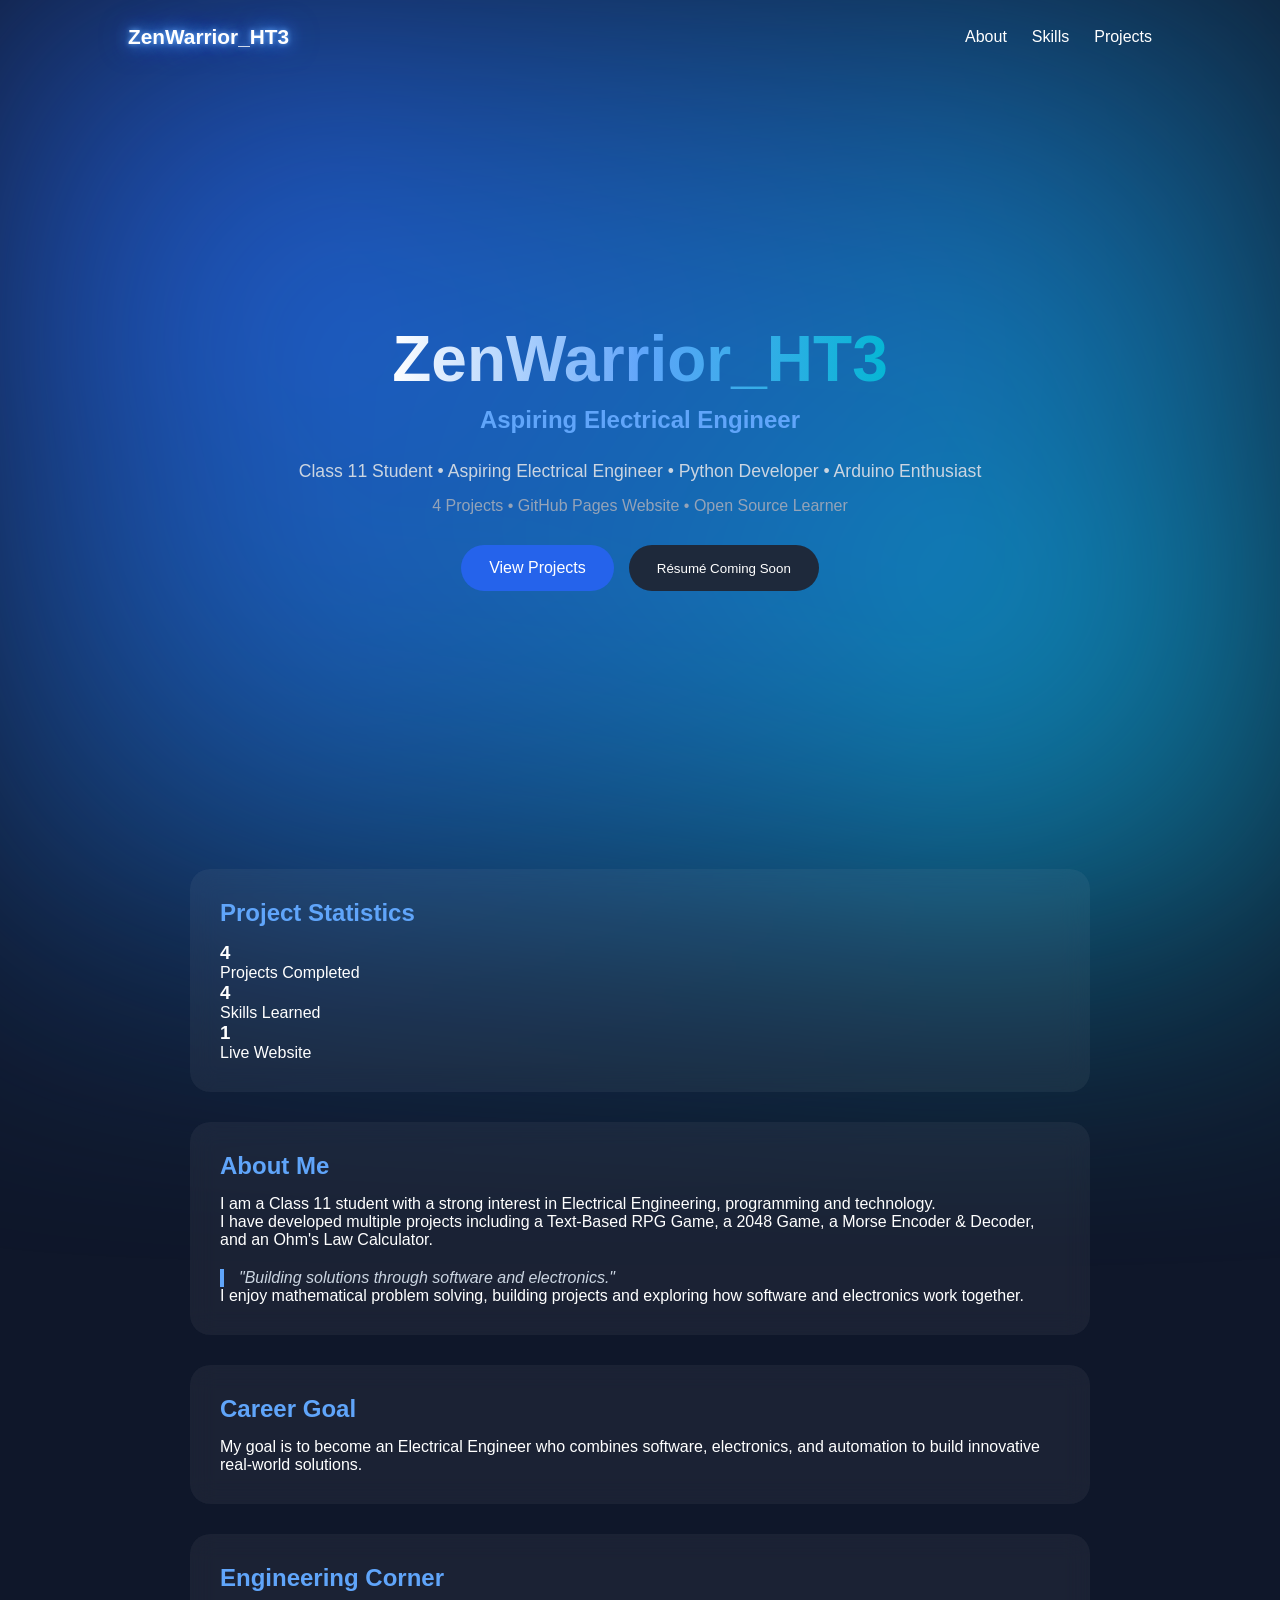
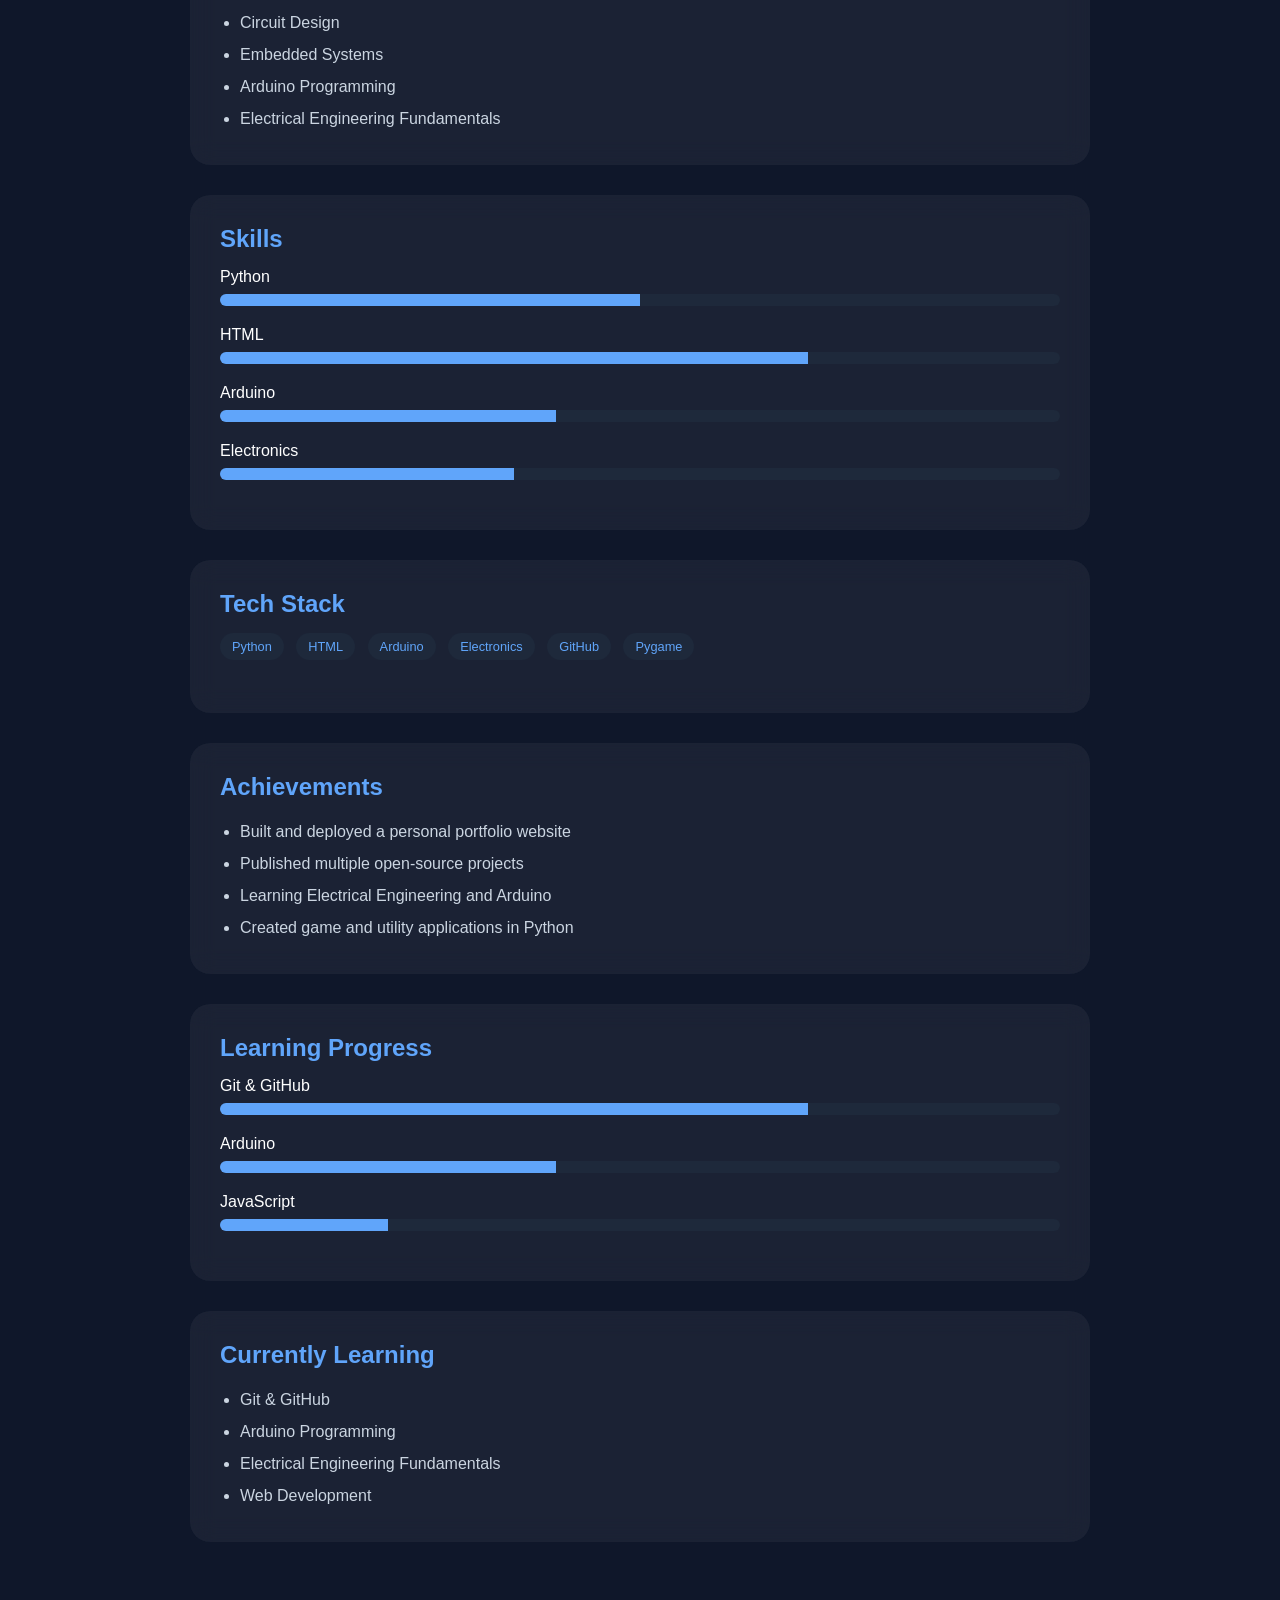
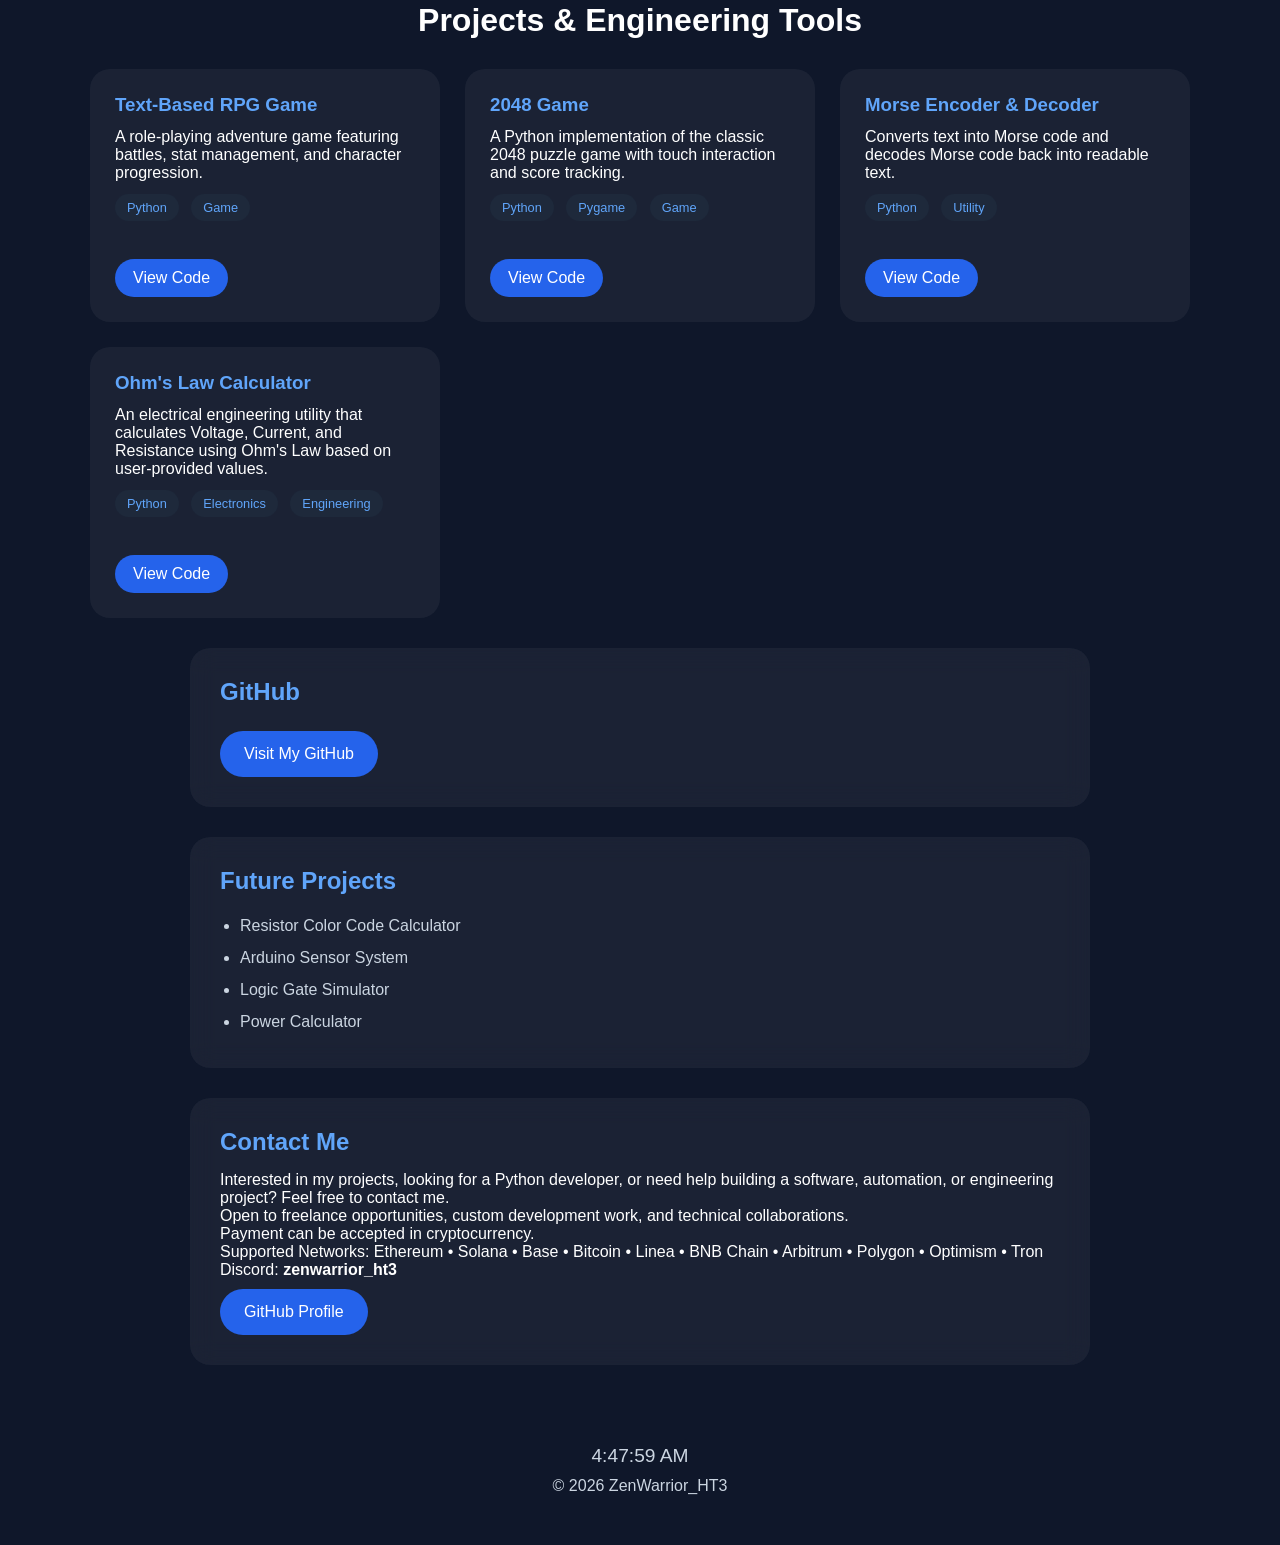
==== index.html @ 01fd1061 "index.html" ====
<!DOCTYPE html>
<html lang="en">

<head>
<meta charset="UTF-8">
<meta name="viewport" content="width=device-width, initial-scale=1.0">

<title>ZenWarrior_HT3 | Portfolio</title>
    
<link rel="icon" href="favicon.png">
<link rel="stylesheet" href="style.css">
</head>

<body>

<div class="background"></div>

<nav>
    <div class="logo">ZenWarrior_HT3</div>

    <ul>
        <li><a href="#about">About</a></li>
        <li><a href="#skills">Skills</a></li>
        <li><a href="#projects">Projects</a></li>
    </ul>
</nav>

<section class="hero">

    <h1>ZenWarrior_HT3</h1>

    <h2 id="typing"></h2>

    <p class="subtitle">
        Class 11 Student • Aspiring Electrical Engineer • Python Developer • Arduino Enthusiast
    </p>
    <p class="stats">
    4 Projects • GitHub Pages Website • Open Source Learner
    </p>
    <div class="buttons">
        <a href="#projects" class="btn">View Projects</a>

        <button class="btn secondary" onclick="resumeAlert()">
            Résumé Coming Soon
        </button>
    </div>

</section>

<section class="card">

    <h2>Project Statistics</h2>

    <div class="stats-grid">

        <div class="stat-box">
            <h3>4</h3>
            <p>Projects Completed</p>
        </div>

        <div class="stat-box">
            <h3>4</h3>
            <p>Skills Learned</p>
        </div>

        <div class="stat-box">
            <h3>1</h3>
            <p>Live Website</p>
        </div>

    </div>

</section>
    
<section id="about" class="card">

    <h2>About Me</h2>

    <p>
        I am a Class 11 student with a strong interest in
        Electrical Engineering, programming and technology.
    </p>

    <p>
        I have developed multiple projects including
        a Text-Based RPG Game, a 2048 Game, a Morse
        Encoder & Decoder, and an Ohm's Law Calculator.
    </p>
    <blockquote>
    "Building solutions through software and electronics."
    </blockquote>
    <p>
        I enjoy mathematical problem solving, building projects and
        exploring how software and electronics work together.
    </p>

</section>

    <section class="card">

    <h2>Career Goal</h2>

    <p>
        My goal is to become an Electrical Engineer
        who combines software, electronics, and
        automation to build innovative real-world
        solutions.
    </p>

</section>

<section class="card">

    <h2>Engineering Corner</h2>

    <ul class="learning-list">
        <li>Circuit Design</li>
        <li>Embedded Systems</li>
        <li>Arduino Programming</li>
        <li>Electrical Engineering Fundamentals</li>
    </ul>

</section>
    
<section id="skills" class="card">

    <h2>Skills</h2>

    <div class="skill">
        <span>Python</span>
        <div class="bar">
            <div class="fill" style="width:50%"></div>
        </div>
    </div>

    <div class="skill">
        <span>HTML</span>
        <div class="bar">
            <div class="fill" style="width:70%"></div>
        </div>
    </div>

    <div class="skill">
        <span>Arduino</span>
        <div class="bar">
            <div class="fill" style="width:40%"></div>
        </div>
    </div>

    <div class="skill">
        <span>Electronics</span>
        <div class="bar">
            <div class="fill" style="width:35%"></div>
        </div>
    </div>

</section>

<section class="card">

    <h2>Tech Stack</h2>

    <div class="tags">
        <span>Python</span>
        <span>HTML</span>
        <span>Arduino</span>
        <span>Electronics</span>
        <span>GitHub</span>
        <span>Pygame</span>
    </div>

</section>

<section class="card">

    <h2>Achievements</h2>

    <ul class="learning-list">
        <li>Built and deployed a personal portfolio website</li>
        <li>Published multiple open-source projects</li>
        <li>Learning Electrical Engineering and Arduino</li>
        <li>Created game and utility applications in Python</li>
    </ul>

</section>

<section class="card">

    <h2>Learning Progress</h2>

    <div class="skill">
        <span>Git & GitHub</span>
        <div class="bar">
            <div class="fill" style="width:70%"></div>
        </div>
    </div>

    <div class="skill">
        <span>Arduino</span>
        <div class="bar">
            <div class="fill" style="width:40%"></div>
        </div>
    </div>

    <div class="skill">
        <span>JavaScript</span>
        <div class="bar">
            <div class="fill" style="width:20%"></div>
        </div>
    </div>

</section>
    
<section class="card">

    <h2>Currently Learning</h2>

    <ul class="learning-list">
        <li>Git & GitHub</li>
        <li>Arduino Programming</li>
        <li>Electrical Engineering Fundamentals</li>
        <li>Web Development</li>
    </ul>

</section>
<section id="projects">

    <h2 class="section-title">Projects & Engineering Tools</h2>
    
    <div class="project-grid">

        <div class="project-card">
            <h3>Text-Based RPG Game</h3>

            <p>
                A role-playing adventure game featuring battles,
                stat management, and character progression.
            </p>
            <div class="tags">
                <span>Python</span>
                <span>Game</span>
            </div>
            <a class="project-btn" href="https://github.com/ZenWarriorHT3/Text_Based_RPG" target="_blank">
                View Code
            </a>
        </div>

        <div class="project-card">
            <h3>2048 Game</h3>

            <p>
                A Python implementation of the classic 2048 puzzle
                game with touch interaction and score tracking.
            </p>
            <div class="tags">
                <span>Python</span>
                <span>Pygame</span>
                <span>Game</span>
            </div>
            <a class="project-btn" href="https://github.com/ZenWarriorHT3/2048_Game" target="_blank">
                View Code
            </a>
        </div>

        <div class="project-card">

            <h3>Morse Encoder & Decoder</h3>

            <p>
                Converts text into Morse code and decodes Morse
                code back into readable text.
            </p>
            <div class="tags">
                <span>Python</span>
                <span>Utility</span>
            </div>
            <a
            class="project-btn"
            href="https://github.com/ZenWarriorHT3/Morse_Encoder_and_Decoder"
            target="_blank">

                View Code

            </a>

        </div>
        <div class="project-card">

            <h3>Ohm's Law Calculator</h3>

            <p>
                An electrical engineering utility that calculates
                Voltage, Current, and Resistance using Ohm's Law
                based on user-provided values.
            </p>
            <div class="tags">
                <span>Python</span>
                <span>Electronics</span>
                <span>Engineering</span>
            </div>
            <a
            class="project-btn"
            href="https://github.com/ZenWarriorHT3/Ohm_Law_Calculator"
            target="_blank">
            View Code
            </a>

        </div>
    </div>

</section>

<section class="card">

    <h2>GitHub</h2>

    <a
    class="github-btn"
    href="https://github.com/ZenWarriorHT3"
    target="_blank">

    Visit My GitHub

    </a>

</section>
<section class="card">

    <h2>Future Projects</h2>

    <ul class="learning-list">
        <li>Resistor Color Code Calculator</li>
        <li>Arduino Sensor System</li>
        <li>Logic Gate Simulator</li>
        <li>Power Calculator</li>
    </ul>

</section>

<section class="card">

    <h2>Contact Me</h2>

    <p>
        Interested in my projects, looking for a Python developer,
        or need help building a software, automation, or engineering project?
        Feel free to contact me.
    </p>

    <p>
        Open to freelance opportunities, custom development work,
        and technical collaborations.
    </p>

    <p>
        Payment can be accepted in cryptocurrency.
    </p>

    <p>
        Supported Networks:
        Ethereum • Solana • Base • Bitcoin • Linea • BNB Chain • Arbitrum • Polygon • Optimism • Tron
    </p>

    <p>
        Discord: <strong>zenwarrior_ht3</strong>
    </p>

    <a
    class="github-btn"
    href="https://github.com/ZenWarriorHT3"
    target="_blank">

    GitHub Profile

    </a>

</section>
    
<footer>

    <div id="clock"></div>

    <p>
        © 2026 ZenWarrior_HT3
    </p>

</footer>

<script src="script.js"></script>

</body>
</html>
---- style.css ----
*{
margin:0;
padding:0;
box-sizing:border-box;
scroll-behavior:smooth;
font-family:Segoe UI,sans-serif;
}

body{
background:#0f172a;
color:white;
overflow-x:hidden;
}

.background{
position:fixed;
width:100%;
height:100%;
z-index:-1;

background:
radial-gradient(circle at top left,#2563eb,transparent),
radial-gradient(circle at bottom right,#06b6d4,transparent);

filter:blur(140px);

animation:bgMove 12s ease-in-out infinite;
}

nav{
display:flex;
justify-content:space-between;
align-items:center;
padding:25px 10%;
}

.logo{
font-size:1.3rem;
font-weight:bold;
color:white;

text-shadow:
0 0 5px #60a5fa,
0 0 15px #60a5fa,
0 0 30px #2563eb;
}

nav ul{
display:flex;
gap:25px;
list-style:none;
}

nav a{
text-decoration:none;
color:white;
transition:0.3s;
}

nav a:hover{
color:#60a5fa;
}

.hero{
height:85vh;
display:flex;
flex-direction:column;
justify-content:center;
align-items:center;
text-align:center;
padding:20px;
}

.hero h1{
font-size:4rem;
margin-bottom:10px;

background:
linear-gradient(
90deg,
#ffffff,
#60a5fa,
#06b6d4
);

-webkit-background-clip:text;
-webkit-text-fill-color:transparent;
}

.hero h2{
color:#60a5fa;
height:40px;
}

.subtitle{
margin-top:15px;
font-size:1.1rem;
color:#cbd5e1;
}

.buttons{
margin-top:30px;
display:flex;
gap:15px;
flex-wrap:wrap;
justify-content:center;
}

.btn{
padding:14px 28px;
border:none;
border-radius:50px;
background:#2563eb;
color:white;
text-decoration:none;
cursor:pointer;
transition:0.3s;
}

.btn:hover{
transform:translateY(-5px);
box-shadow:0 0 20px #2563eb;
}

.secondary{
background:#1e293b;
}

.card{
width:min(900px,90%);
margin:30px auto;
padding:30px;
background:rgba(255,255,255,0.05);
border-radius:20px;
backdrop-filter:blur(12px);
}

.card h2{
margin-bottom:15px;
color:#60a5fa;
}

.skill{
margin-bottom:20px;
}

.bar{
height:12px;
background:#1e293b;
border-radius:20px;
overflow:hidden;
margin-top:8px;
}

.fill{
height:100%;
background:#60a5fa;

animation:fillAnim 2s ease;
}

.section-title{
text-align:center;
margin:60px 0 30px;
font-size:2rem;
}

.project-grid{
width:90%;
max-width:1100px;
margin:auto;
display:grid;
grid-template-columns:
repeat(auto-fit,minmax(280px,1fr));
gap:25px;
}

.project-card{
padding:25px;
background:rgba(255,255,255,0.05);
border-radius:20px;
transition:0.4s;

position:relative;
overflow:hidden;
}

.project-card:hover{
transform:translateY(-10px);
box-shadow:0 0 25px rgba(96,165,250,0.4);
}

.project-card h3{
margin-bottom:12px;
color:#60a5fa;
}

.github-btn{
display:inline-block;
padding:14px 24px;
background:#2563eb;
border-radius:40px;
color:white;
text-decoration:none;
margin-top:10px;
}

footer{
text-align:center;
padding:50px 20px;
color:#cbd5e1;
}

#clock{
font-size:1.2rem;
margin-bottom:10px;
}

@media(max-width:768px){

.hero h1{
font-size:2.5rem;
}

nav{
flex-direction:column;
gap:15px;
}

nav ul{
flex-wrap:wrap;
justify-content:center;
}

}

.project-btn{
display:inline-block;
margin-top:15px;
padding:10px 18px;
background:#2563eb;
color:white;
text-decoration:none;
border-radius:30px;
transition:0.3s;
}

.project-btn:hover{
transform:translateY(-3px);
box-shadow:0 0 15px rgba(37,99,235,0.6);
}

.stats{
margin-top:15px;
font-size:1rem;
color:#94a3b8;
}

blockquote{
margin-top:20px;
padding-left:15px;
border-left:4px solid #60a5fa;
color:#cbd5e1;
font-style:italic;
}

.learning-list{
margin-left:20px;
line-height:2;
color:#cbd5e1;
}

.tags{
margin-top:12px;
margin-bottom:15px;
}

.tags span{
display:inline-block;
padding:6px 12px;
margin-right:8px;
margin-bottom:8px;
background:#1e293b;
border-radius:20px;
font-size:0.8rem;
color:#60a5fa;
}

.card{
transition:0.3s;
}

.card:hover{
transform:translateY(-5px);
}

.github-btn:hover{
box-shadow:0 0 20px #2563eb;
transform:translateY(-3px);
}

.project-card::before{
content:"";
position:absolute;
top:0;
left:-100%;
width:100%;
height:100%;

background:
linear-gradient(
90deg,
transparent,
rgba(255,255,255,0.08),
transparent
);

transition:0.6s;
}

.project-card:hover::before{
left:100%;
}

@keyframes fillAnim{

from{
width:0;
}

}

@keyframes bgMove{

0%{
transform:scale(1);
}

50%{
transform:scale(1.08);
}

100%{
transform:scale(1);
}

}
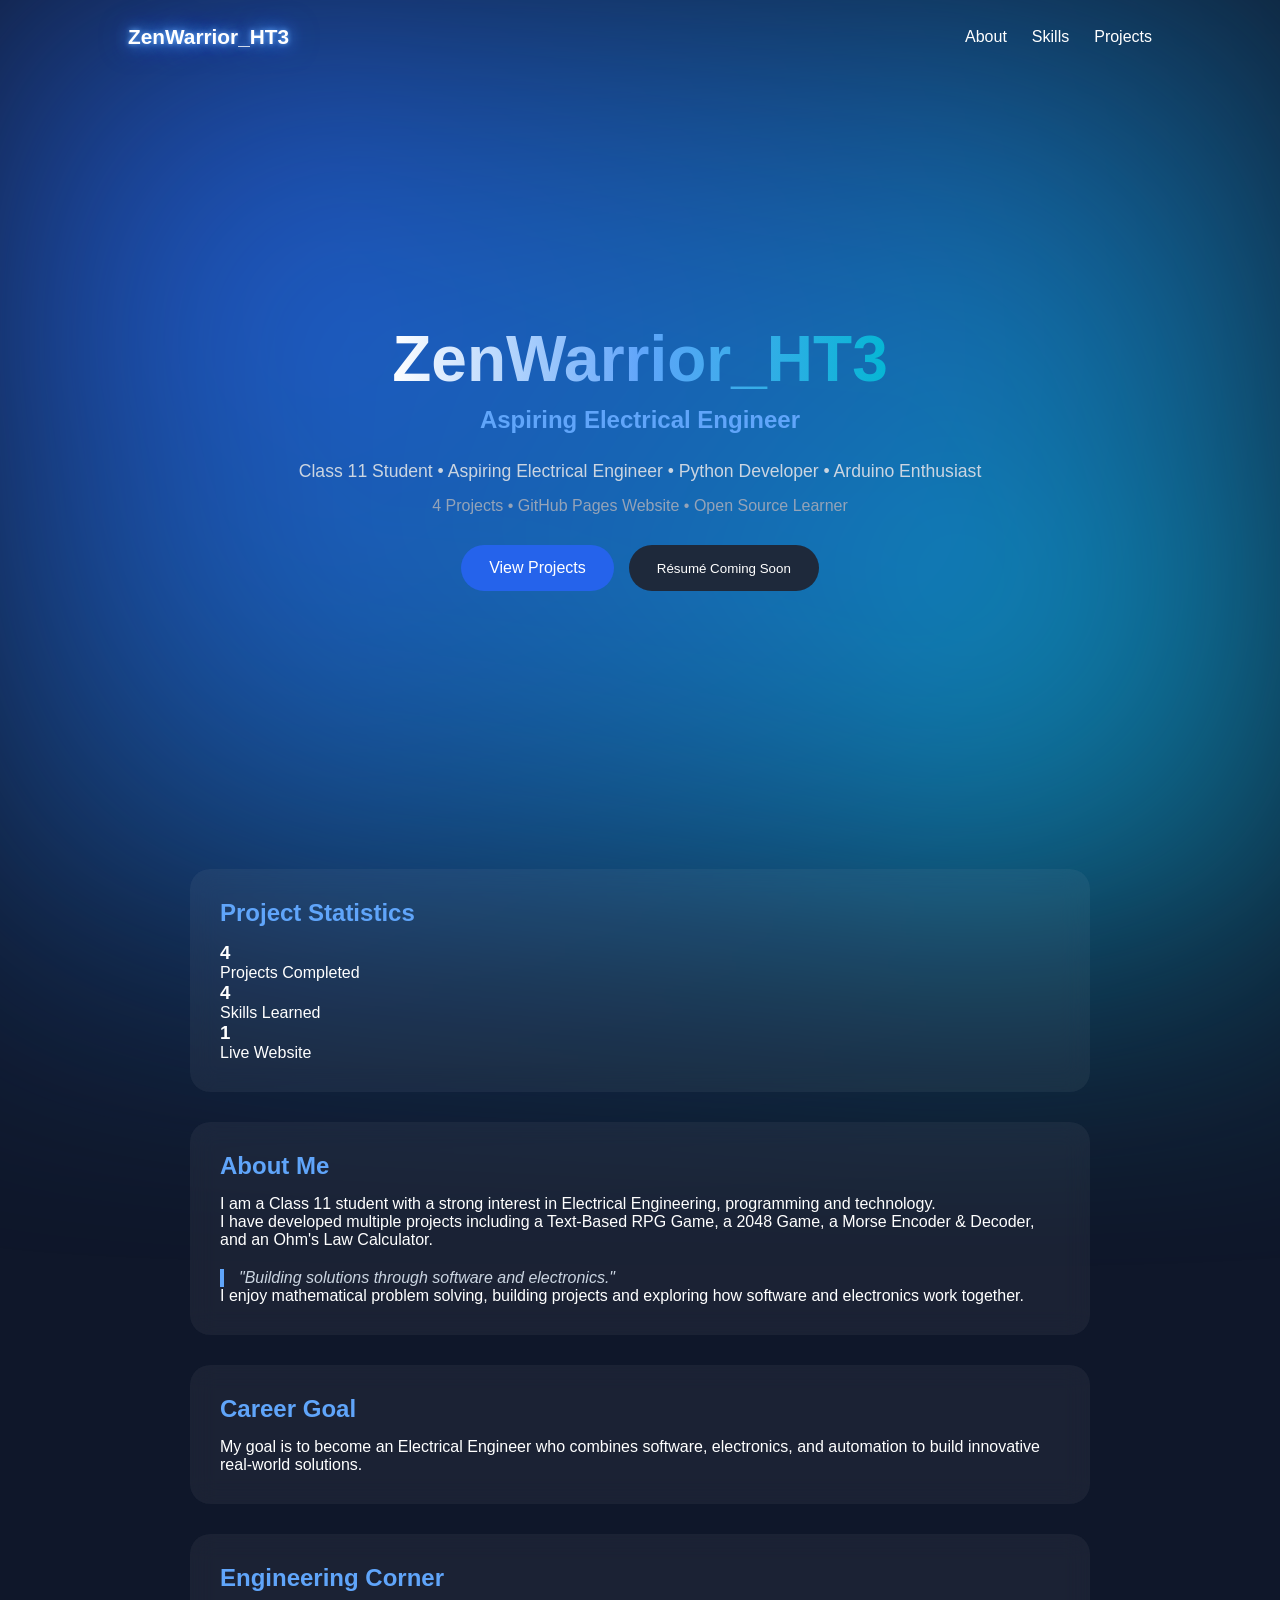
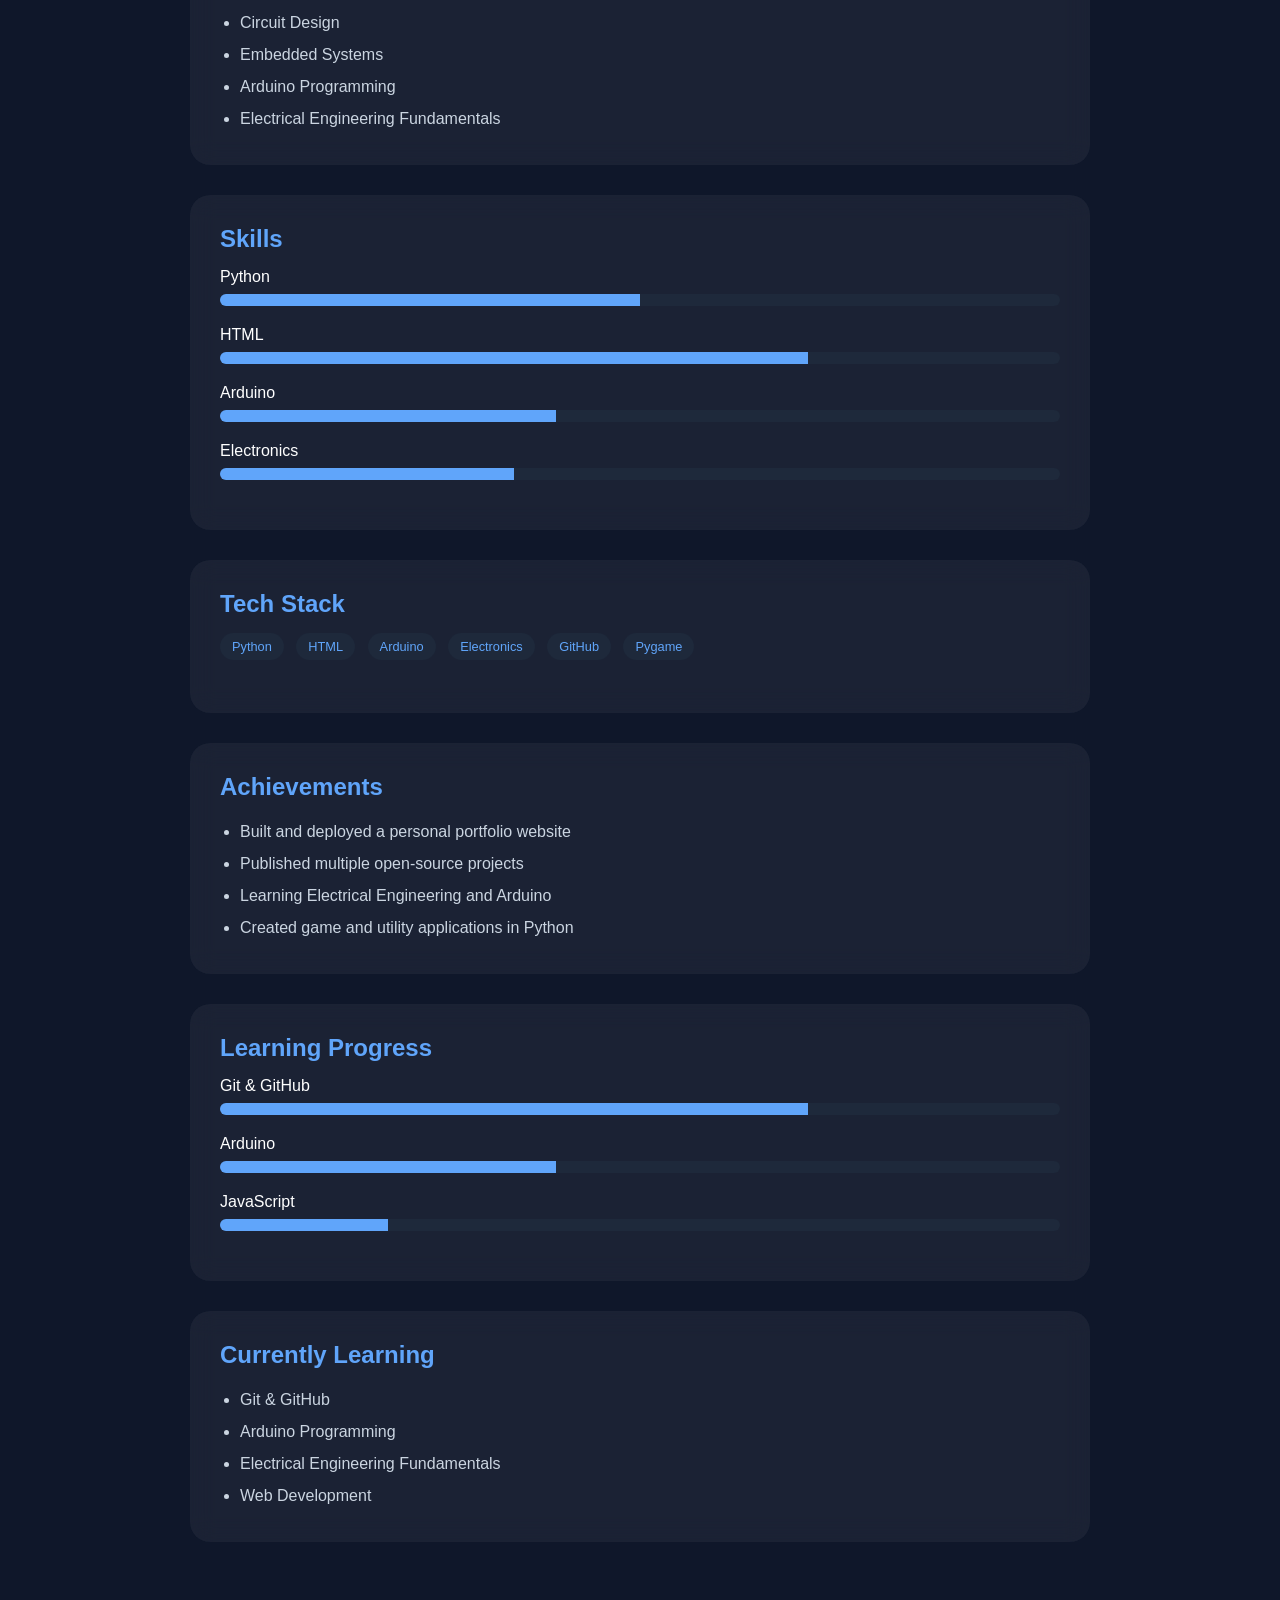
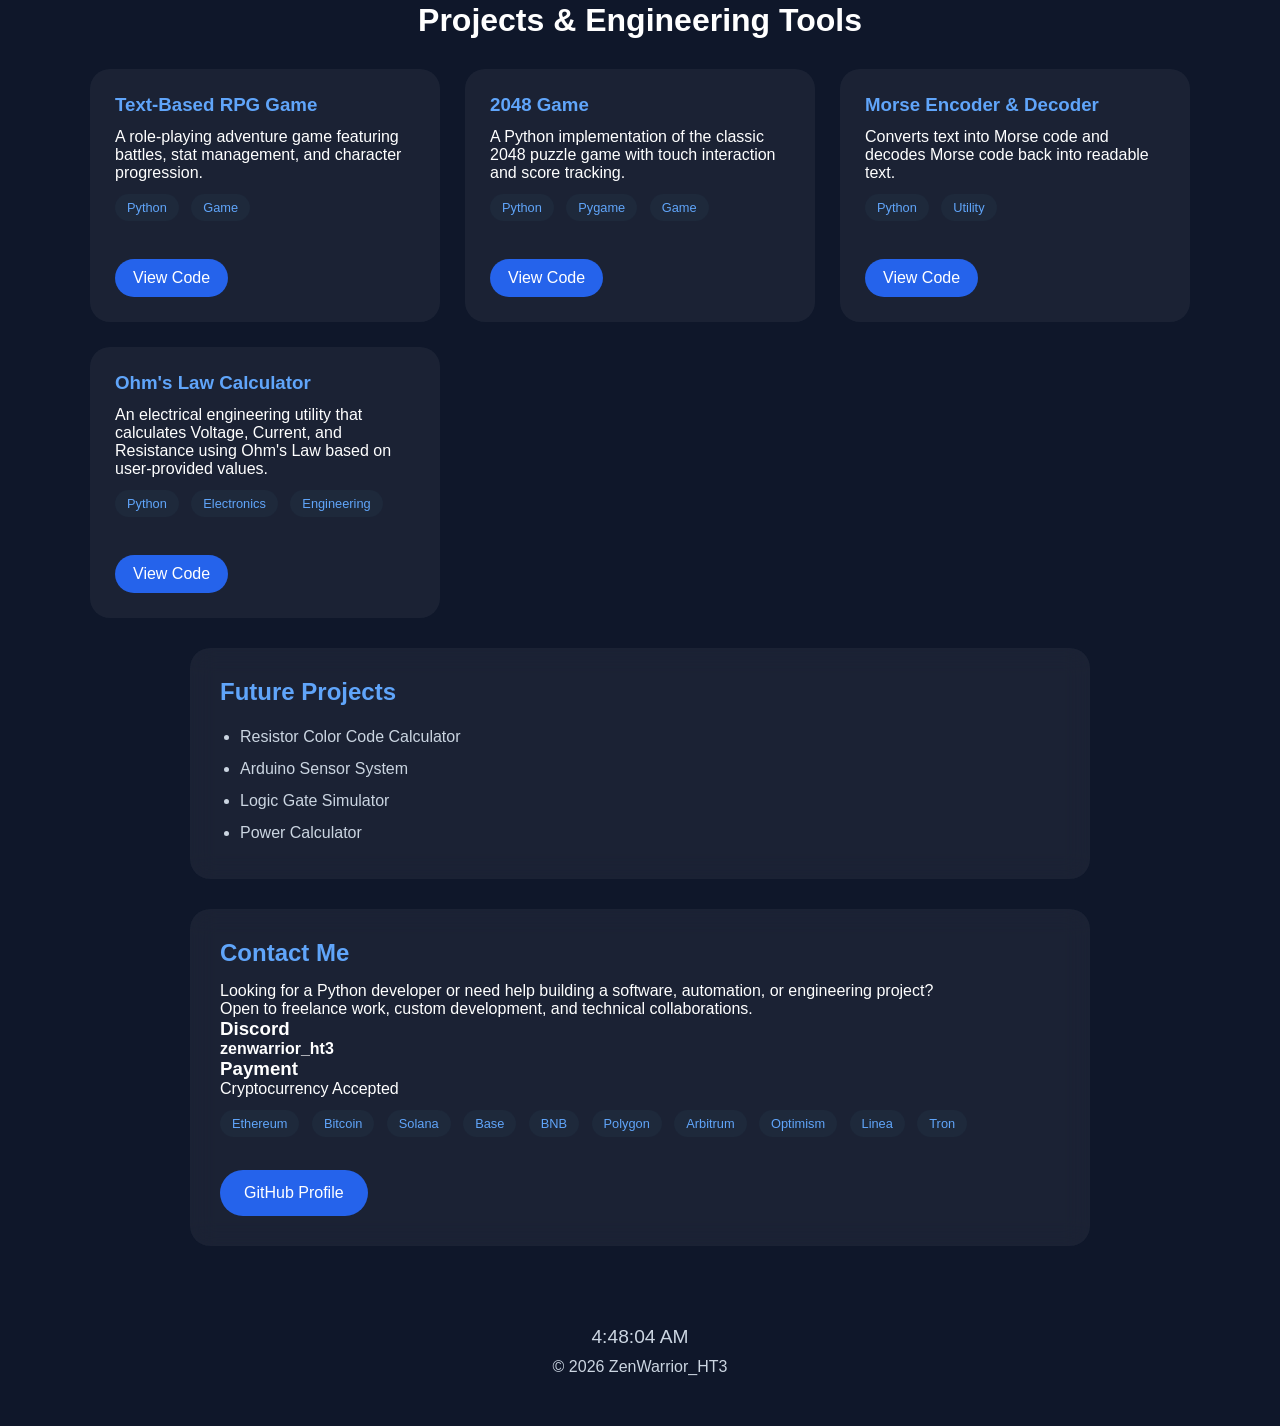
==== commit 6501fd20: "index.html" ====
--- a/index.html
+++ b/index.html
@@ -312,20 +312,6 @@
 
 <section class="card">
 
-    <h2>GitHub</h2>
-
-    <a
-    class="github-btn"
-    href="https://github.com/ZenWarriorHT3"
-    target="_blank">
-
-    Visit My GitHub
-
-    </a>
-
-</section>
-<section class="card">
-
     <h2>Future Projects</h2>
 
     <ul class="learning-list">
@@ -342,28 +328,37 @@
     <h2>Contact Me</h2>
 
     <p>
-        Interested in my projects, looking for a Python developer,
-        or need help building a software, automation, or engineering project?
-        Feel free to contact me.
-    </p>
-
-    <p>
-        Open to freelance opportunities, custom development work,
+        Looking for a Python developer or need help building a
+        software, automation, or engineering project?
+    </p>
+
+    <p>
+        Open to freelance work, custom development,
         and technical collaborations.
     </p>
 
-    <p>
-        Payment can be accepted in cryptocurrency.
-    </p>
-
-    <p>
-        Supported Networks:
-        Ethereum • Solana • Base • Bitcoin • Linea • BNB Chain • Arbitrum • Polygon • Optimism • Tron
-    </p>
-
-    <p>
-        Discord: <strong>zenwarrior_ht3</strong>
-    </p>
+    <div class="contact-box">
+
+        <h3>Discord</h3>
+        <p><strong>zenwarrior_ht3</strong></p>
+
+        <h3>Payment</h3>
+        <p>Cryptocurrency Accepted</p>
+
+        <div class="tags">
+            <span>Ethereum</span>
+            <span>Bitcoin</span>
+            <span>Solana</span>
+            <span>Base</span>
+            <span>BNB</span>
+            <span>Polygon</span>
+            <span>Arbitrum</span>
+            <span>Optimism</span>
+            <span>Linea</span>
+            <span>Tron</span>
+        </div>
+
+    </div>
 
     <a
     class="github-btn"
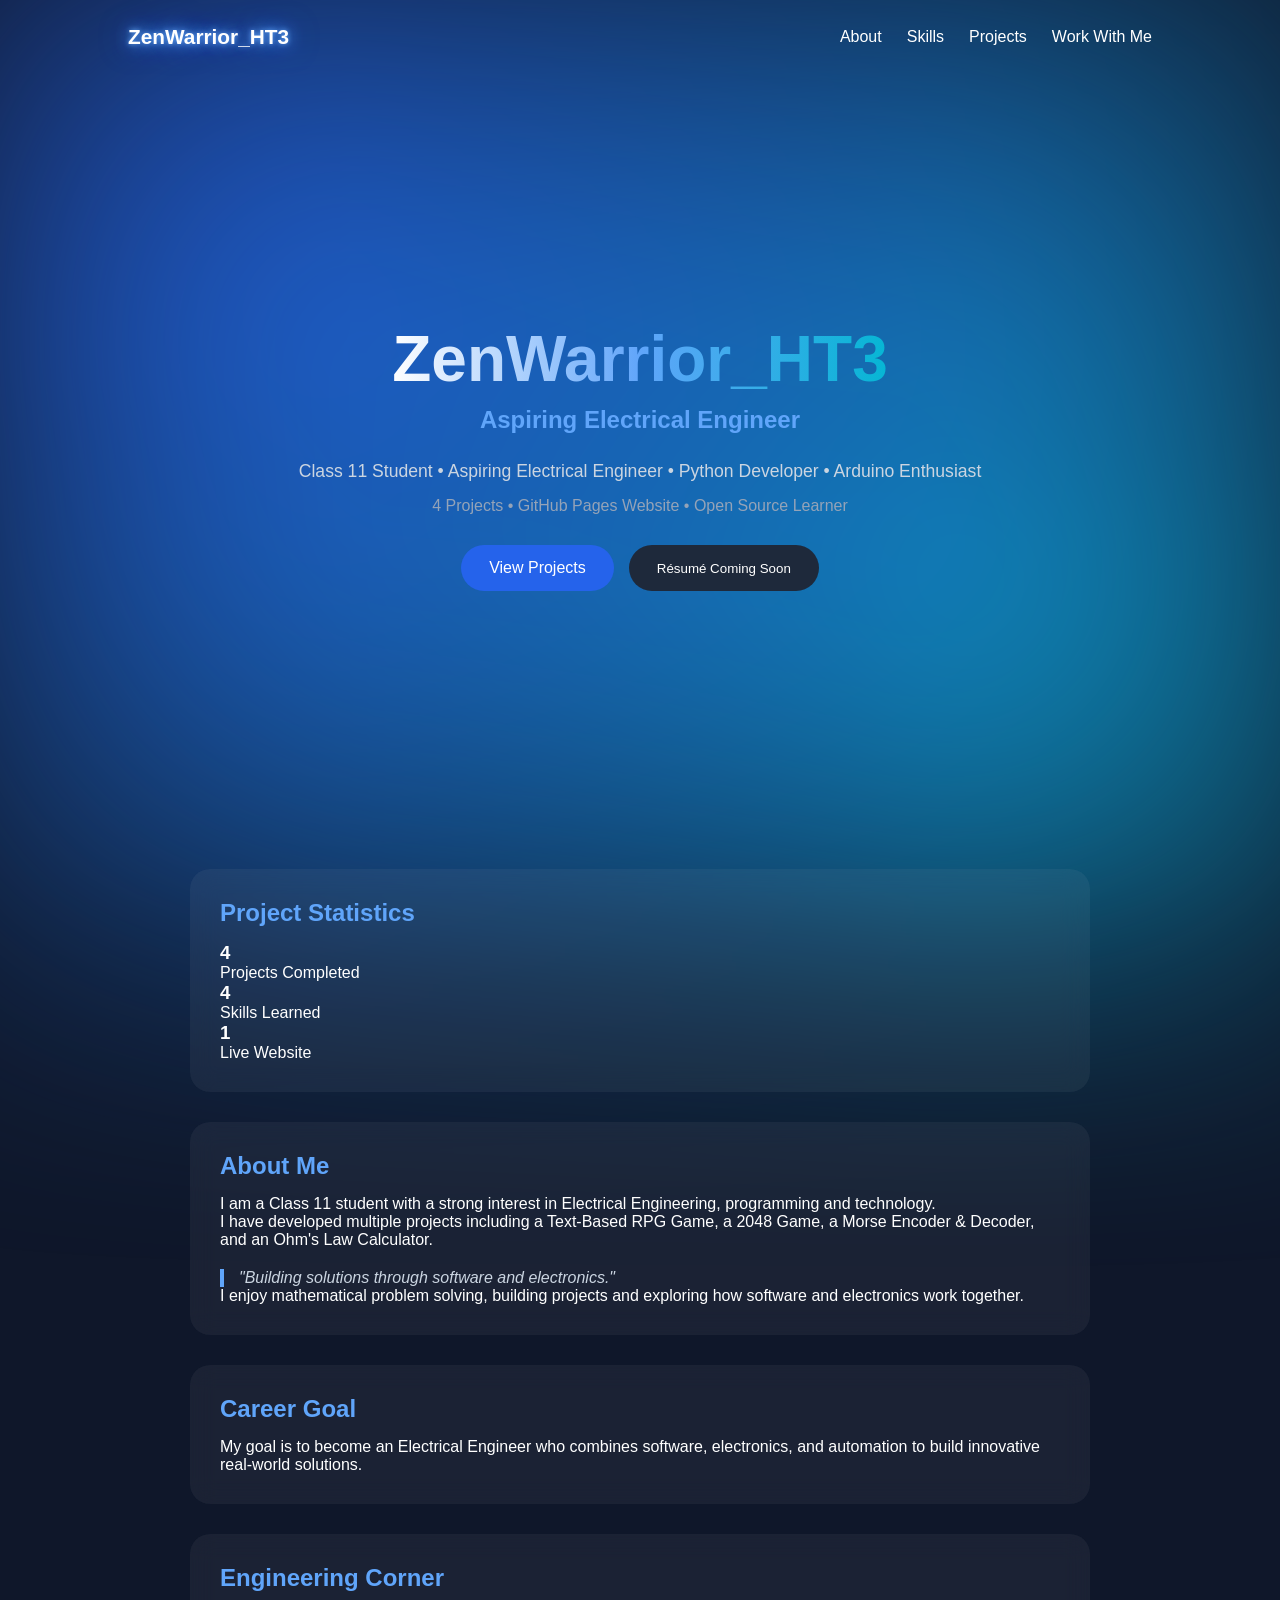
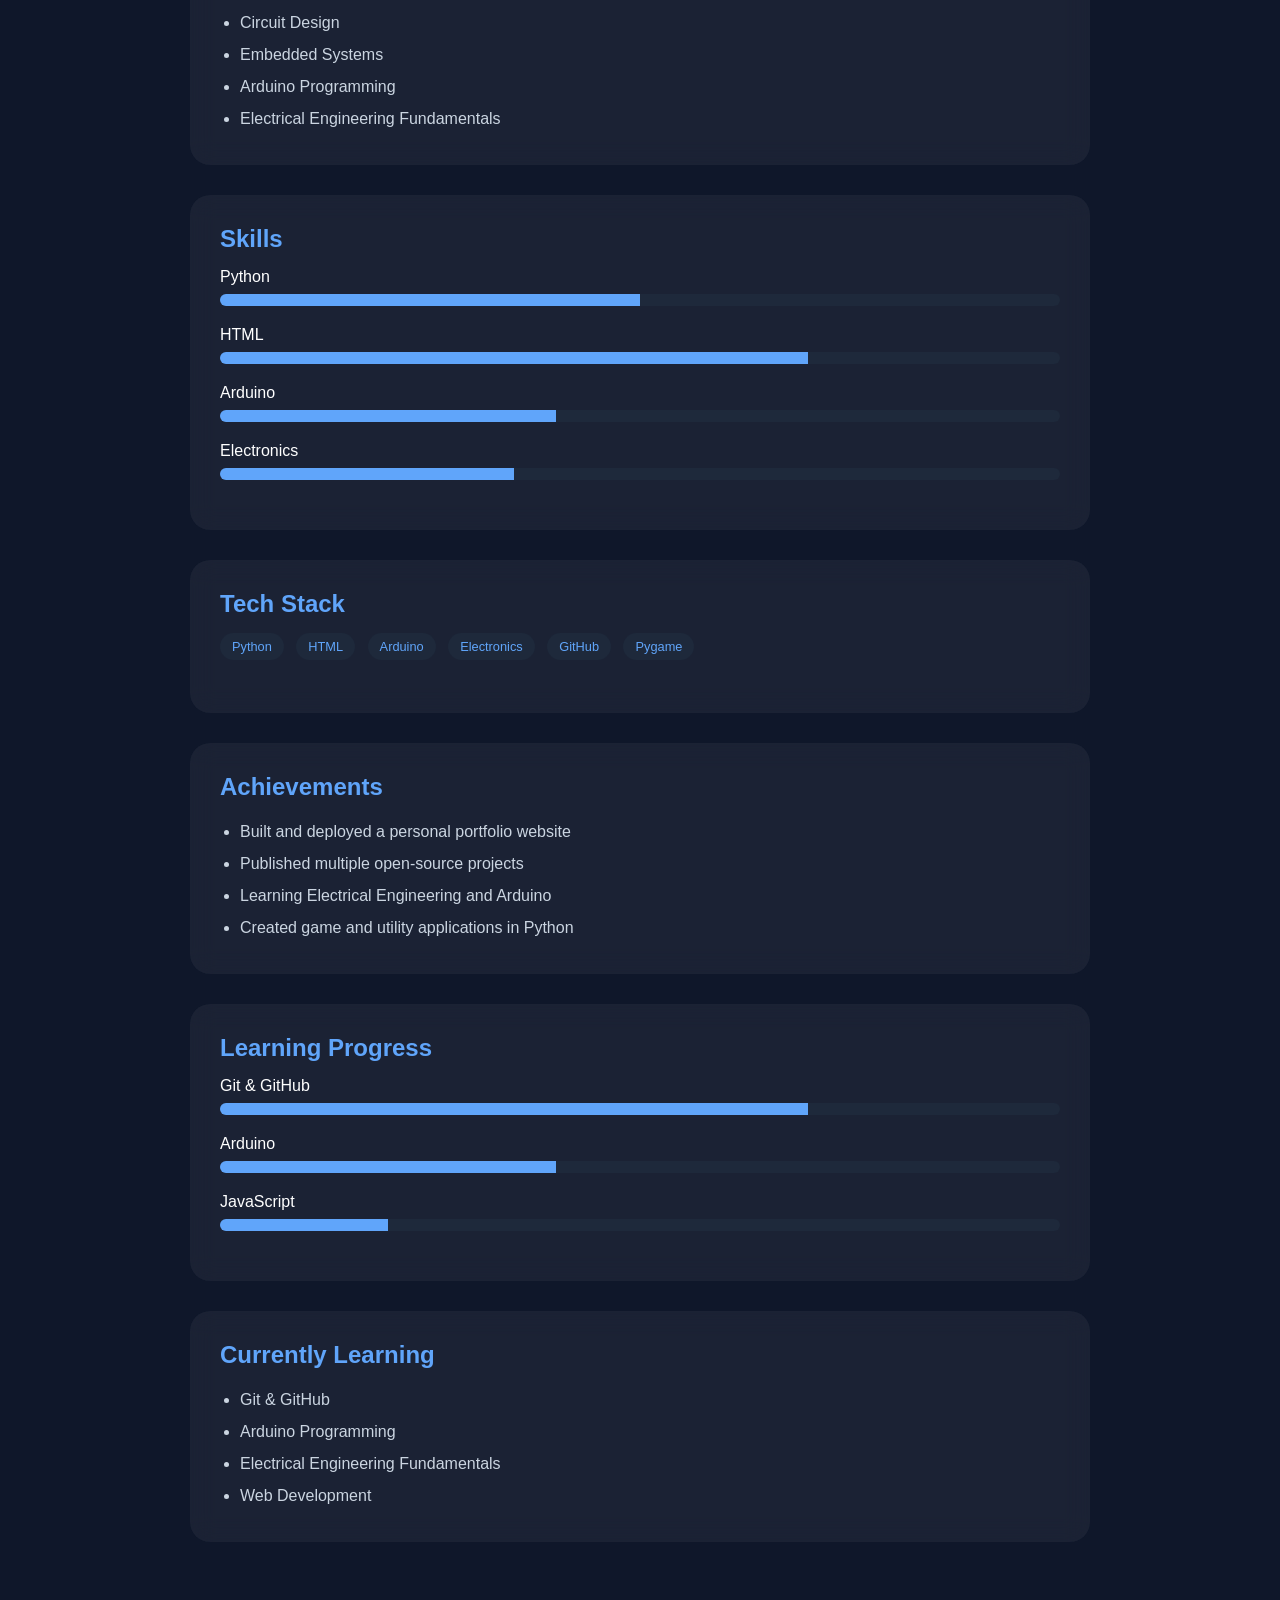
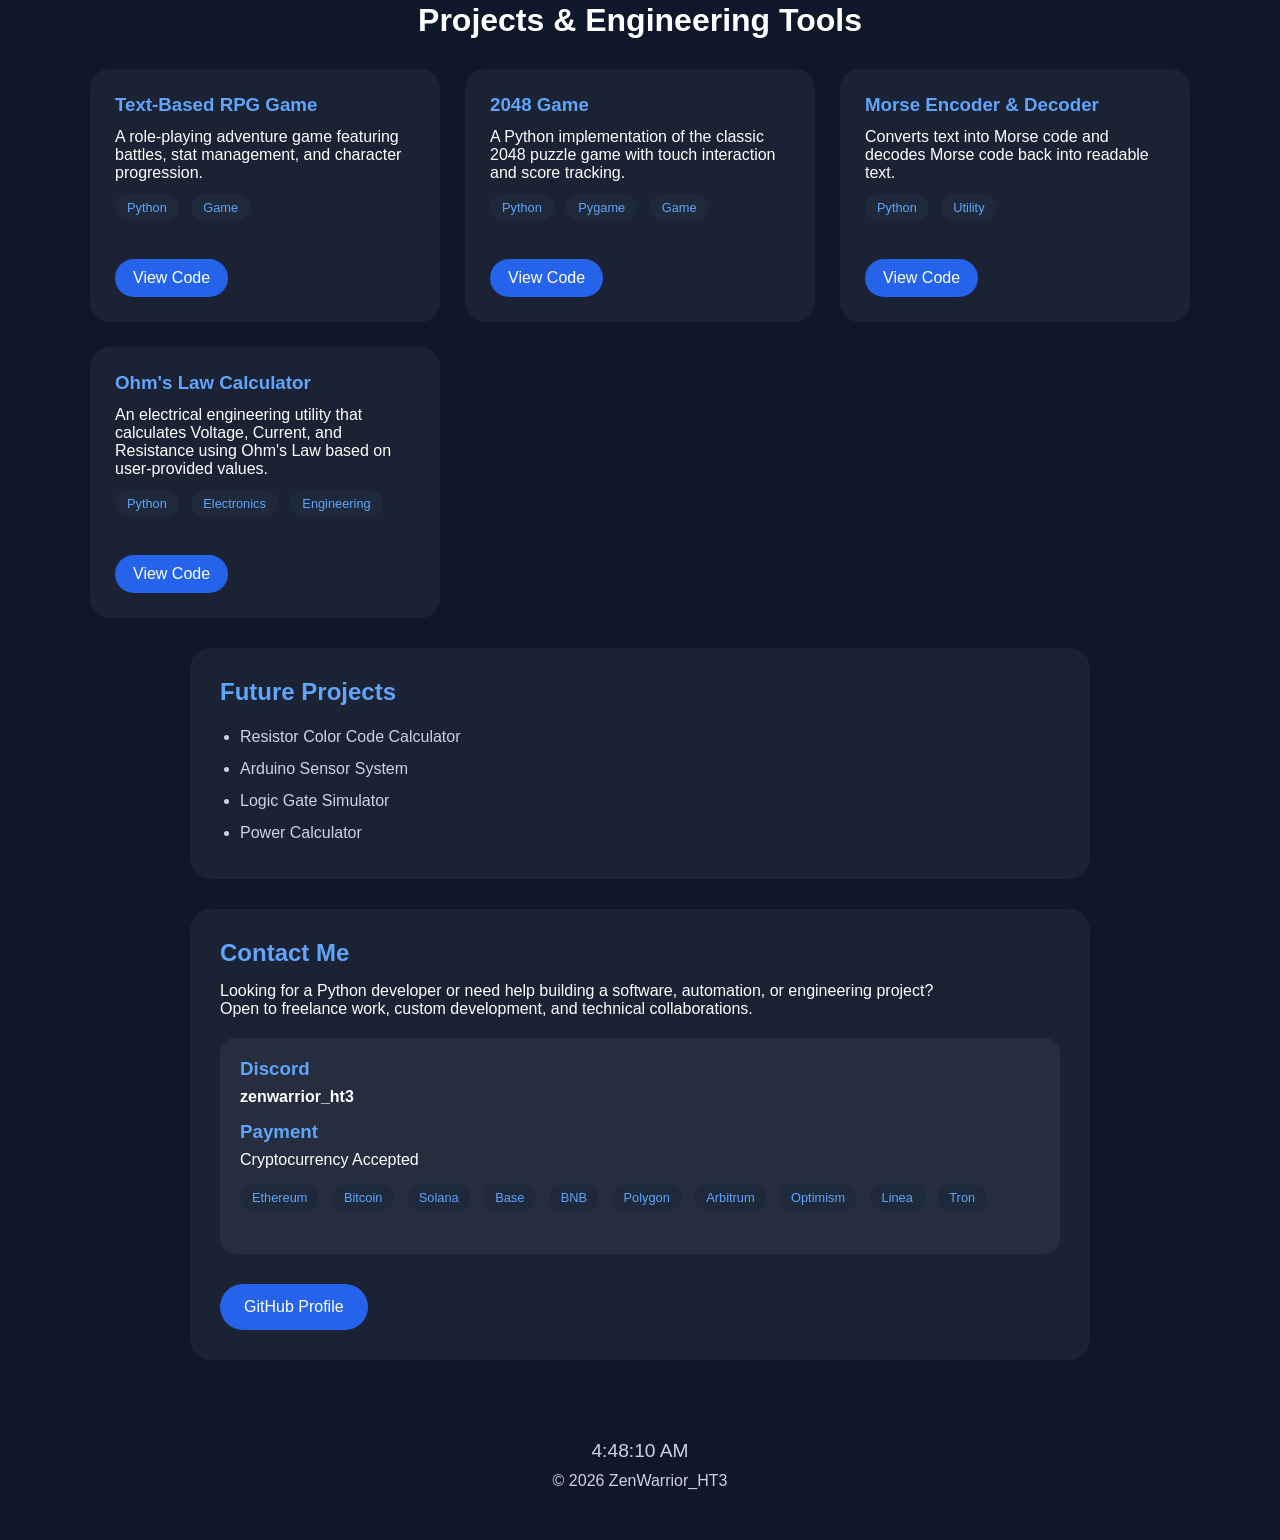
==== commit 9aaf21c0: "index.html" ====
--- a/index.html
+++ b/index.html
@@ -22,6 +22,7 @@
         <li><a href="#about">About</a></li>
         <li><a href="#skills">Skills</a></li>
         <li><a href="#projects">Projects</a></li>
+        <li><a href="hireme.html">Work With Me</a></li>
     </ul>
 </nav>
 
--- a/style.css
+++ b/style.css
@@ -346,3 +346,18 @@
 
 }
 
+.contact-box{
+margin:20px 0;
+padding:20px;
+background:rgba(255,255,255,0.05);
+border-radius:15px;
+}
+
+.contact-box h3{
+margin-bottom:8px;
+color:#60a5fa;
+}
+
+.contact-box p{
+margin-bottom:15px;
+}
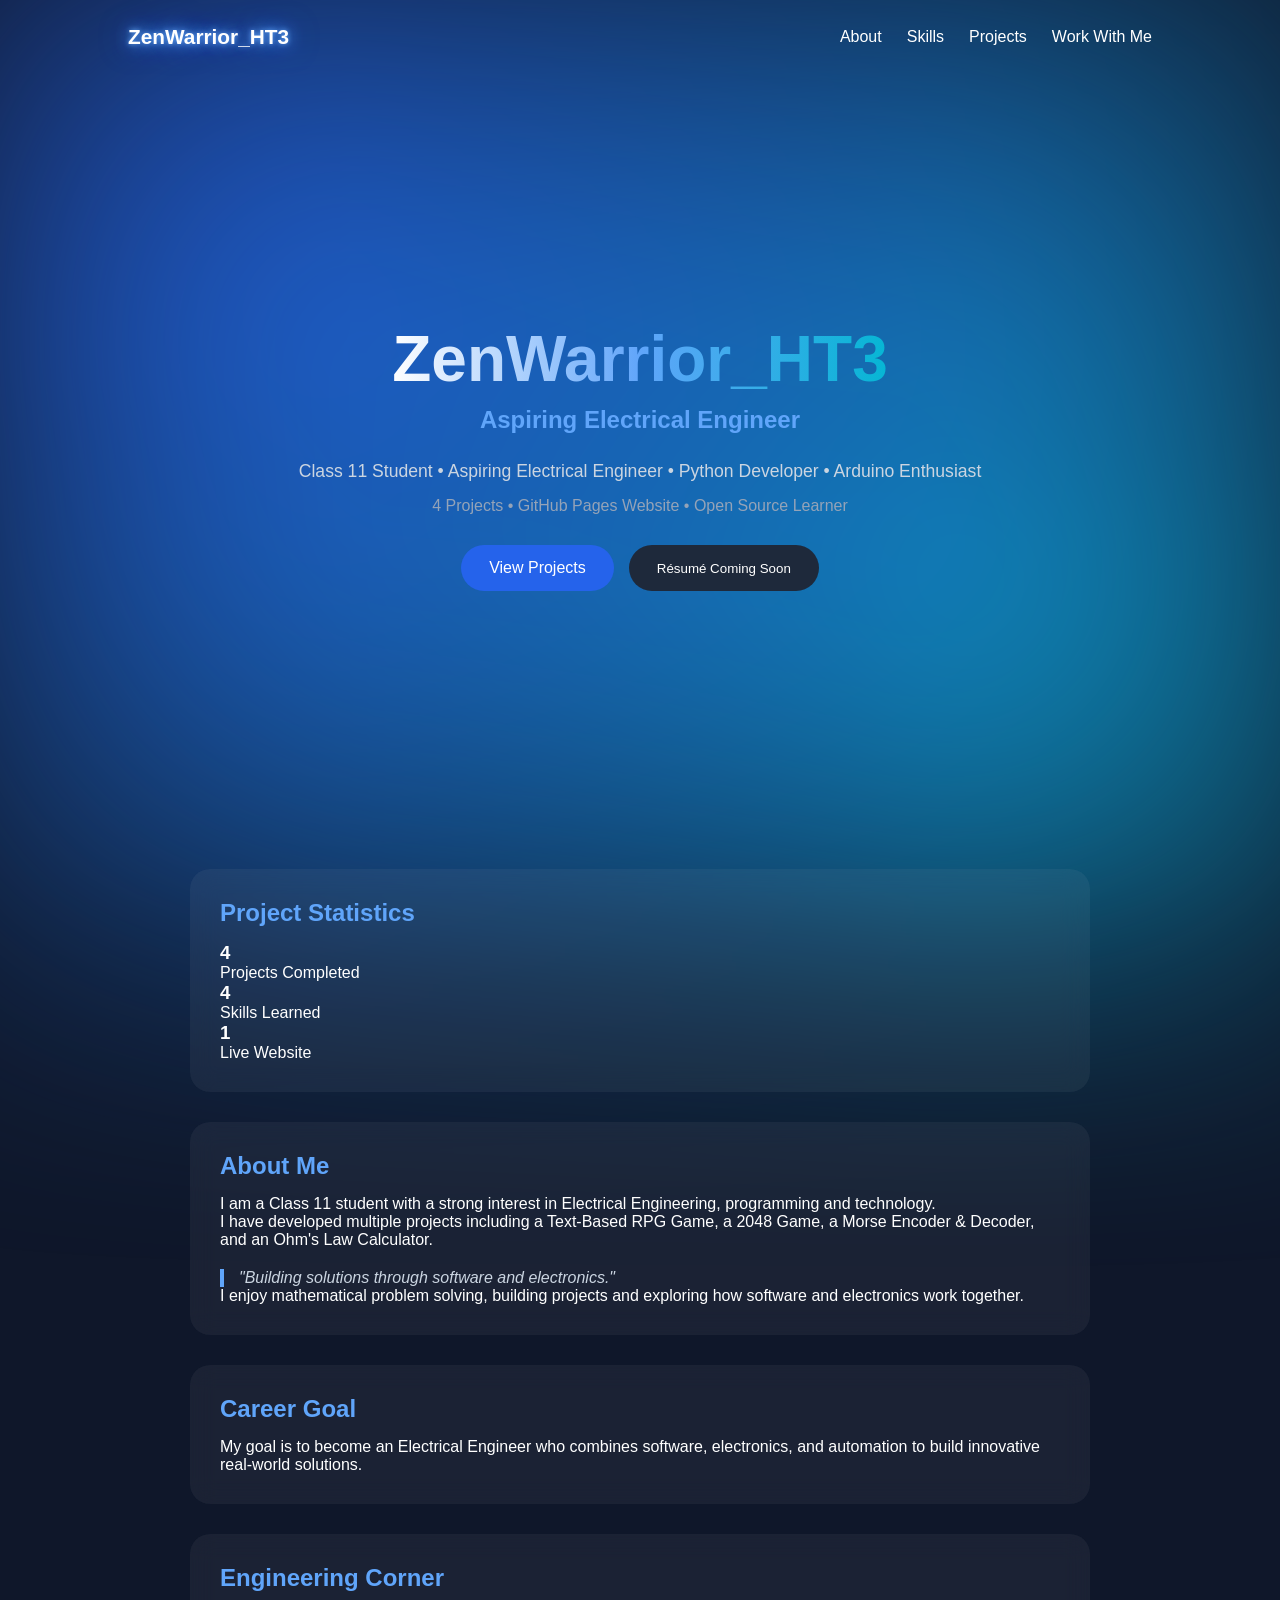
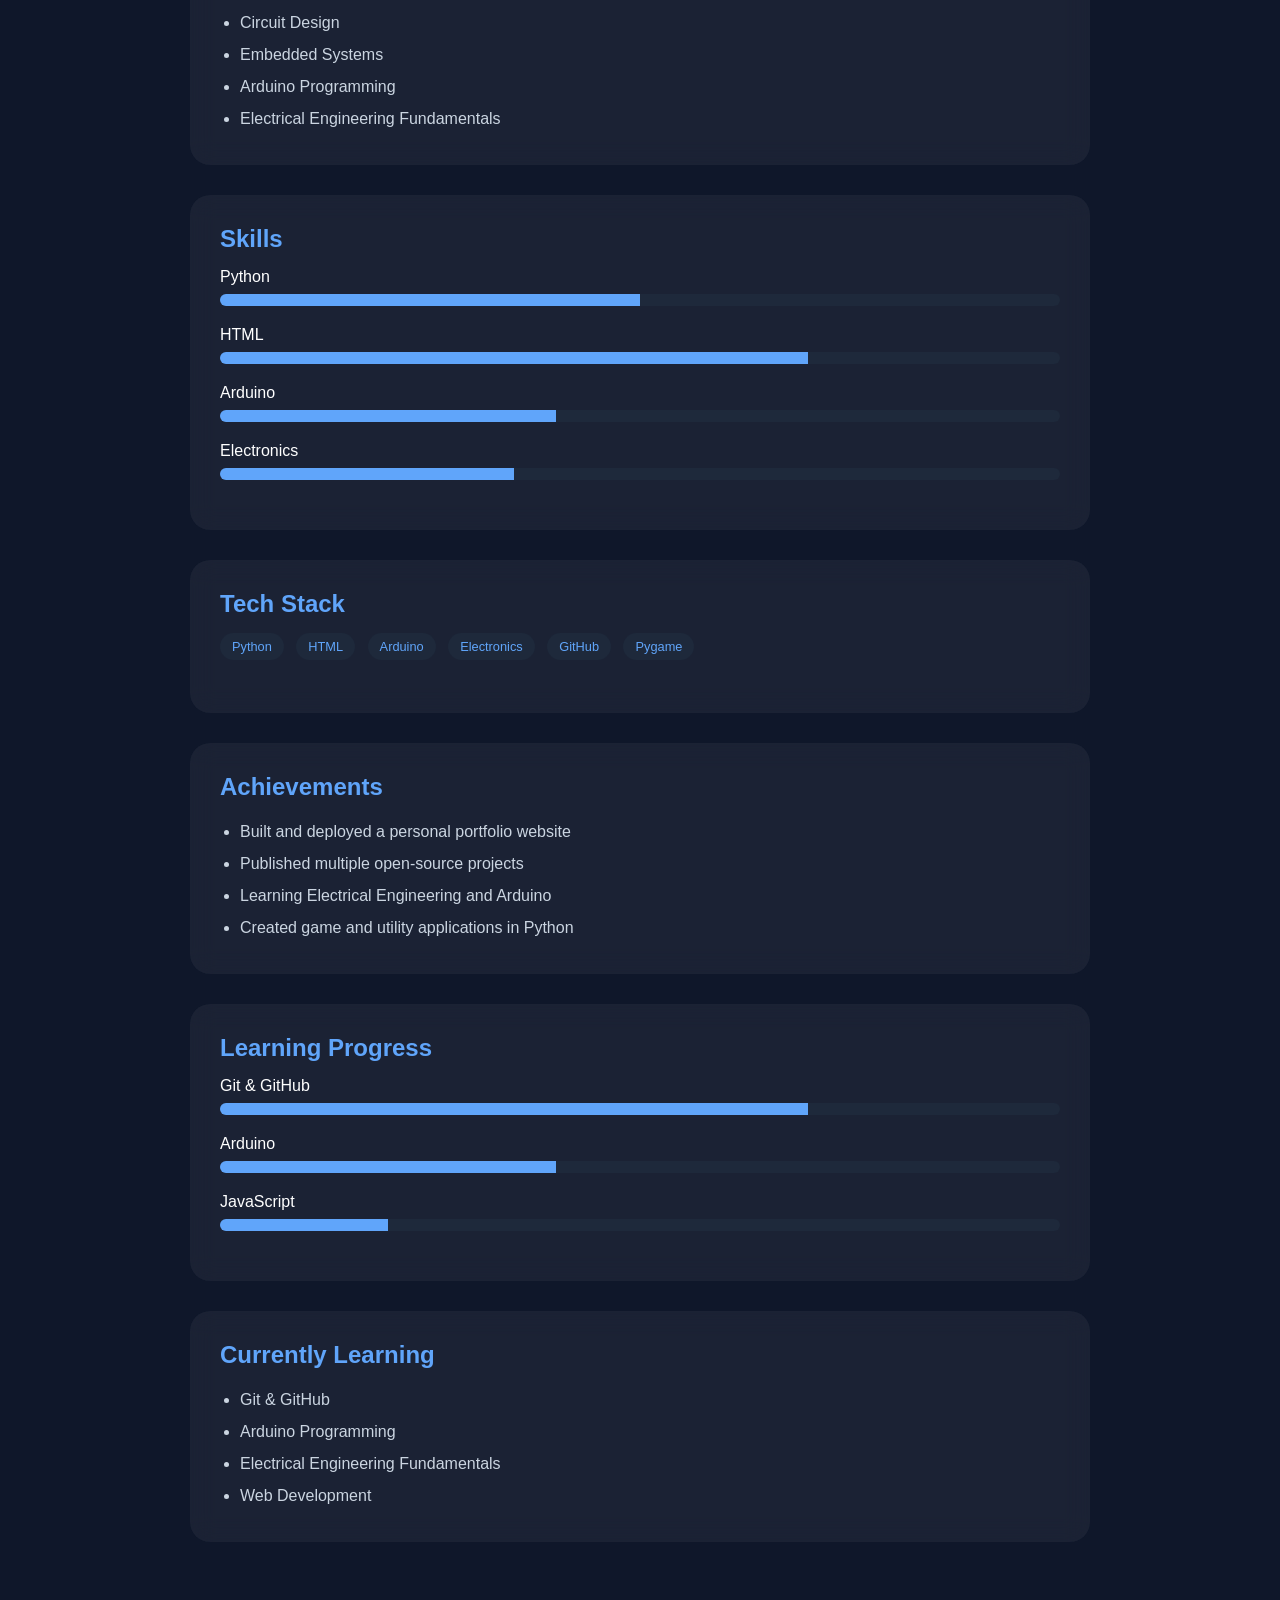
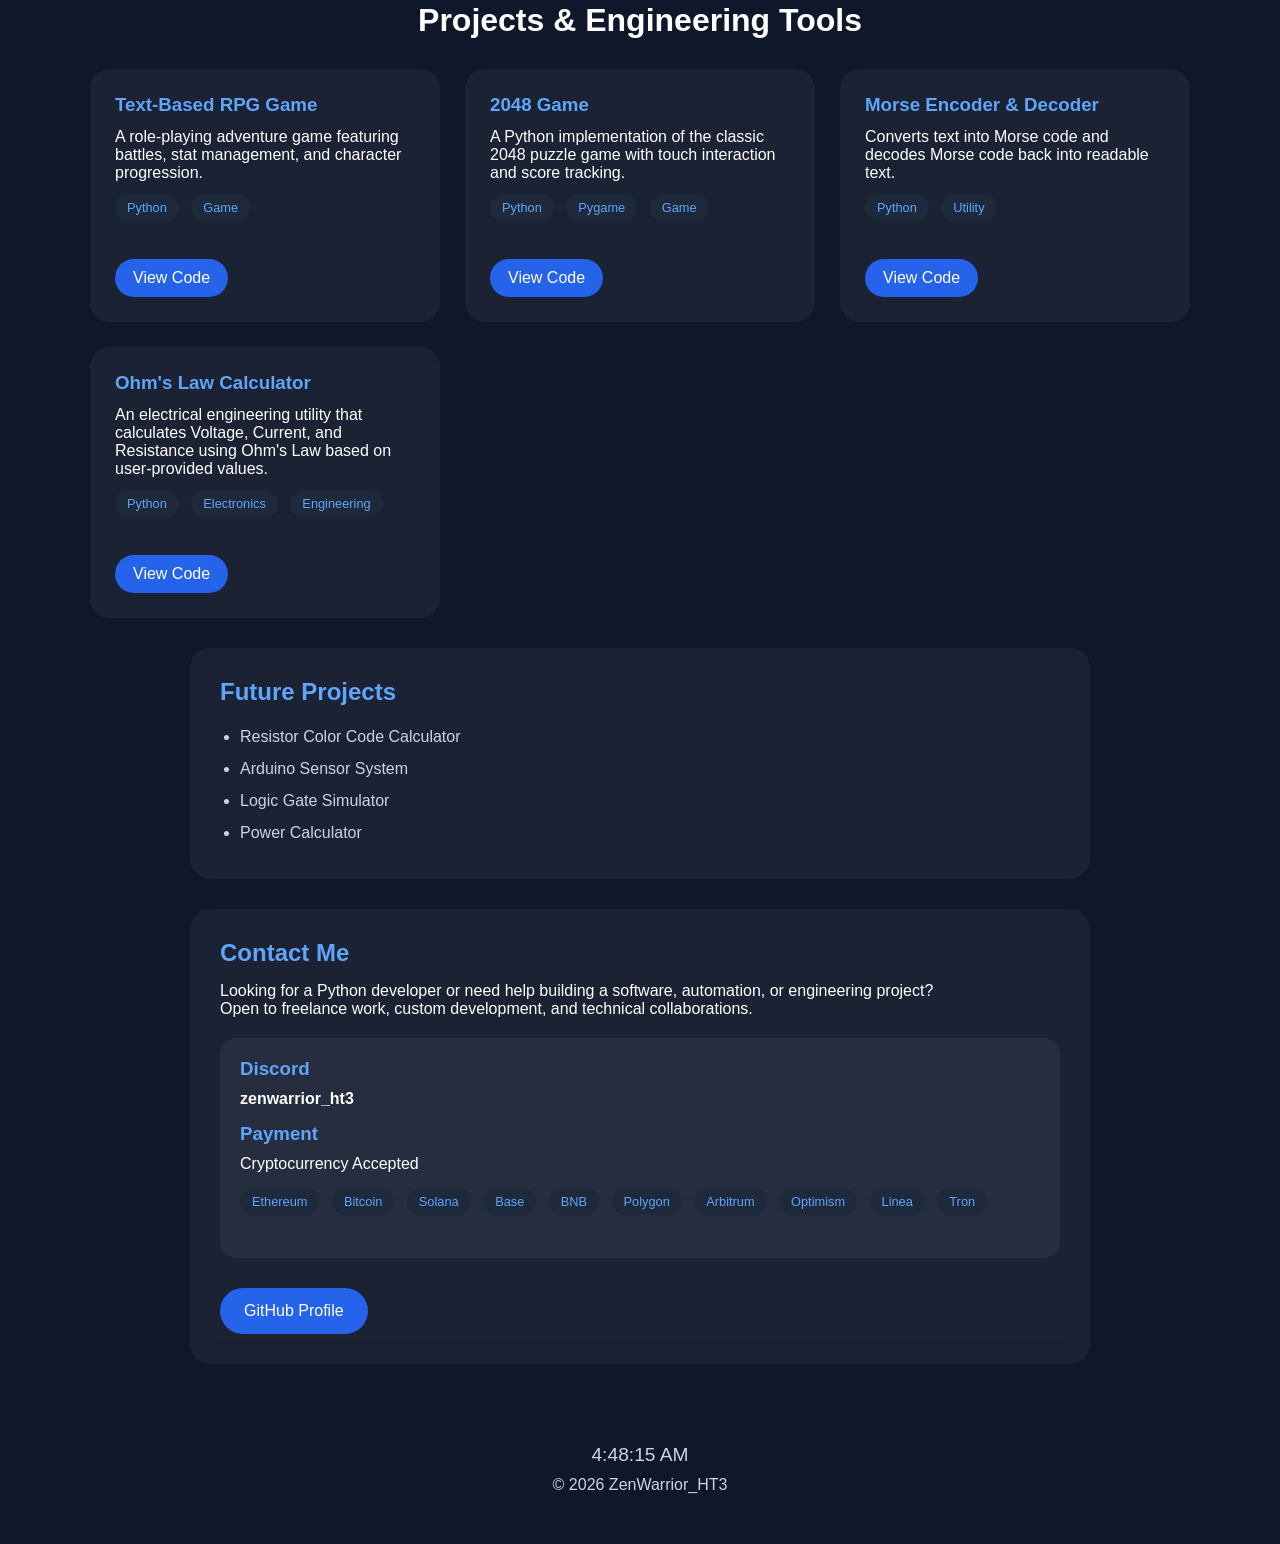
==== commit 77cb9fbd: "index.html" ====
--- a/index.html
+++ b/index.html
@@ -4,6 +4,7 @@
 <head>
 <meta charset="UTF-8">
 <meta name="viewport" content="width=device-width, initial-scale=1.0">
+<meta name="description" content="ZenWarrior_HT3 - Python Developer, Aspiring Electrical Engineer, Arduino Enthusiast. View my projects and portfolio.">
 
 <title>ZenWarrior_HT3 | Portfolio</title>
     
--- a/style.css
+++ b/style.css
@@ -361,3 +361,16 @@
 .contact-box p{
 margin-bottom:15px;
 }
+
+.contact-box{
+margin:20px 0;
+padding:20px;
+background:rgba(255,255,255,0.05);
+border-radius:15px;
+}
+
+.contact-box h3{
+margin-bottom:10px;
+color:#60a5fa;
+}
+
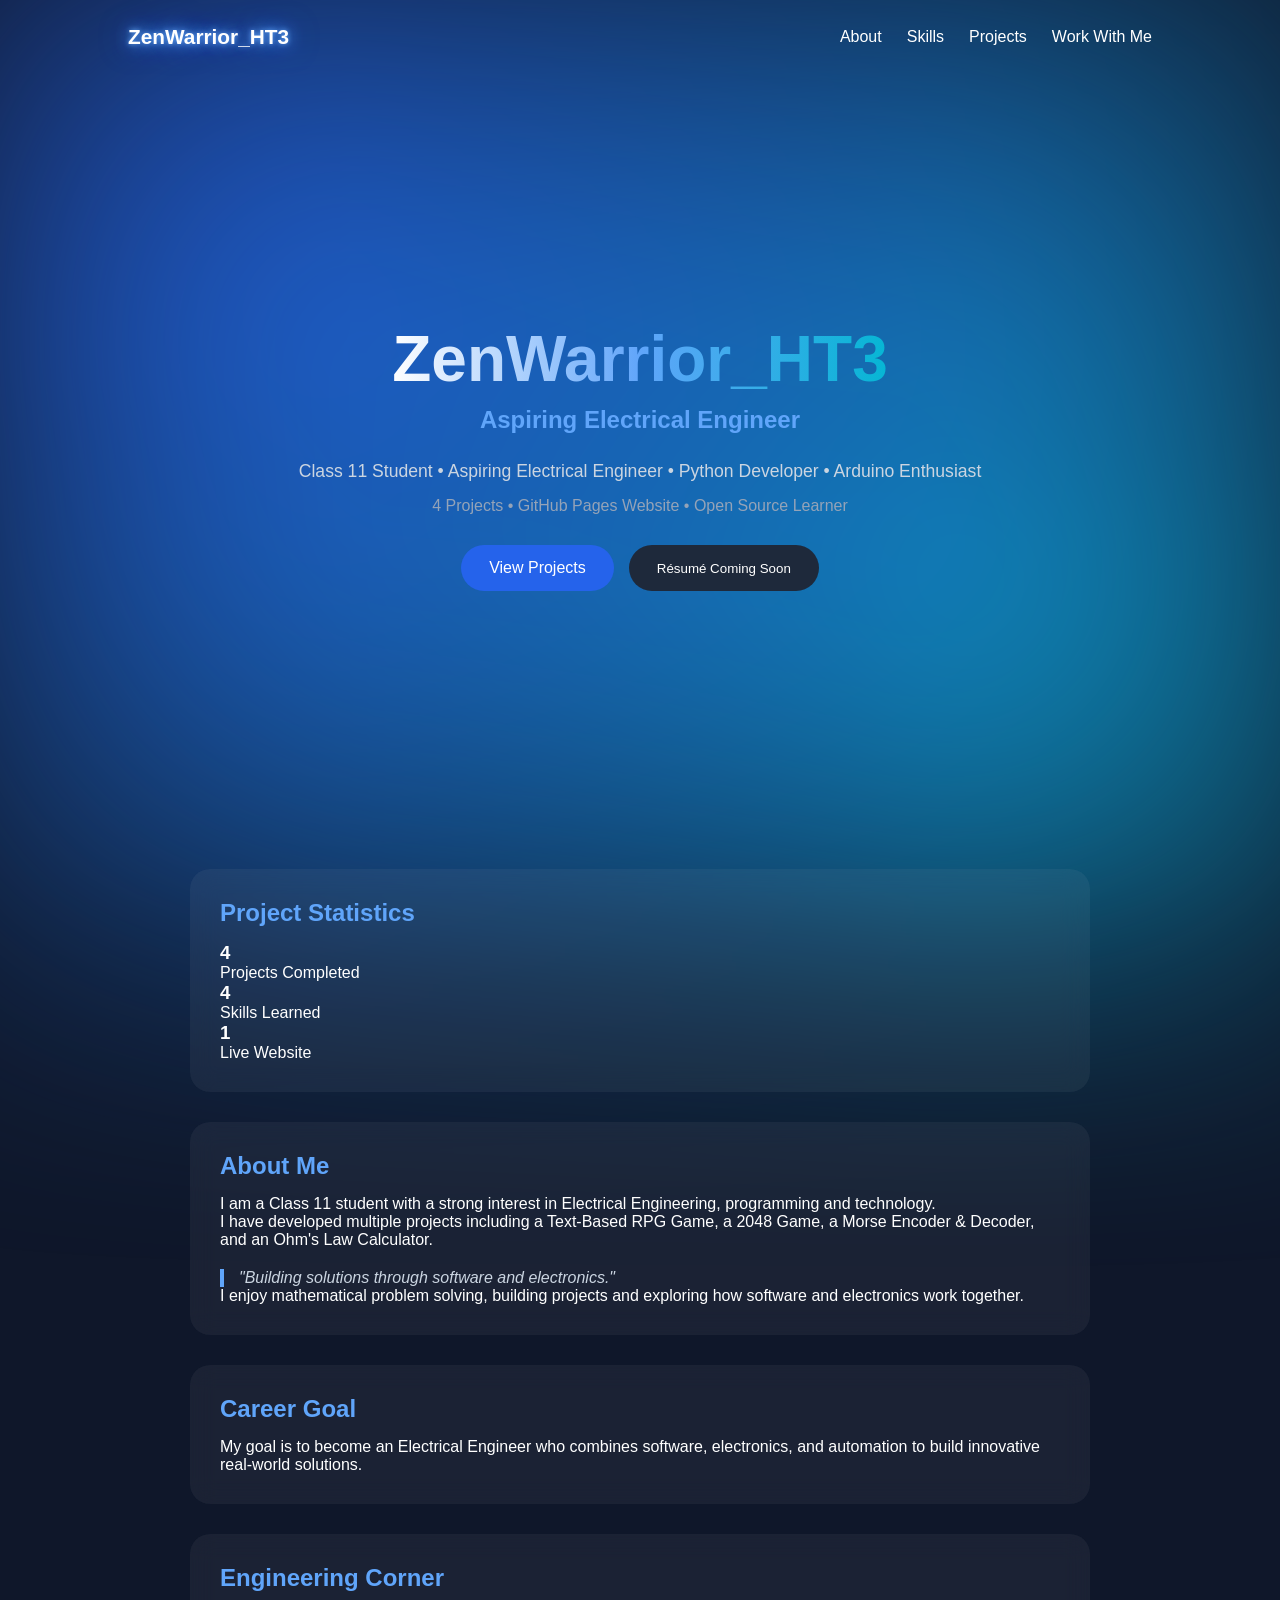
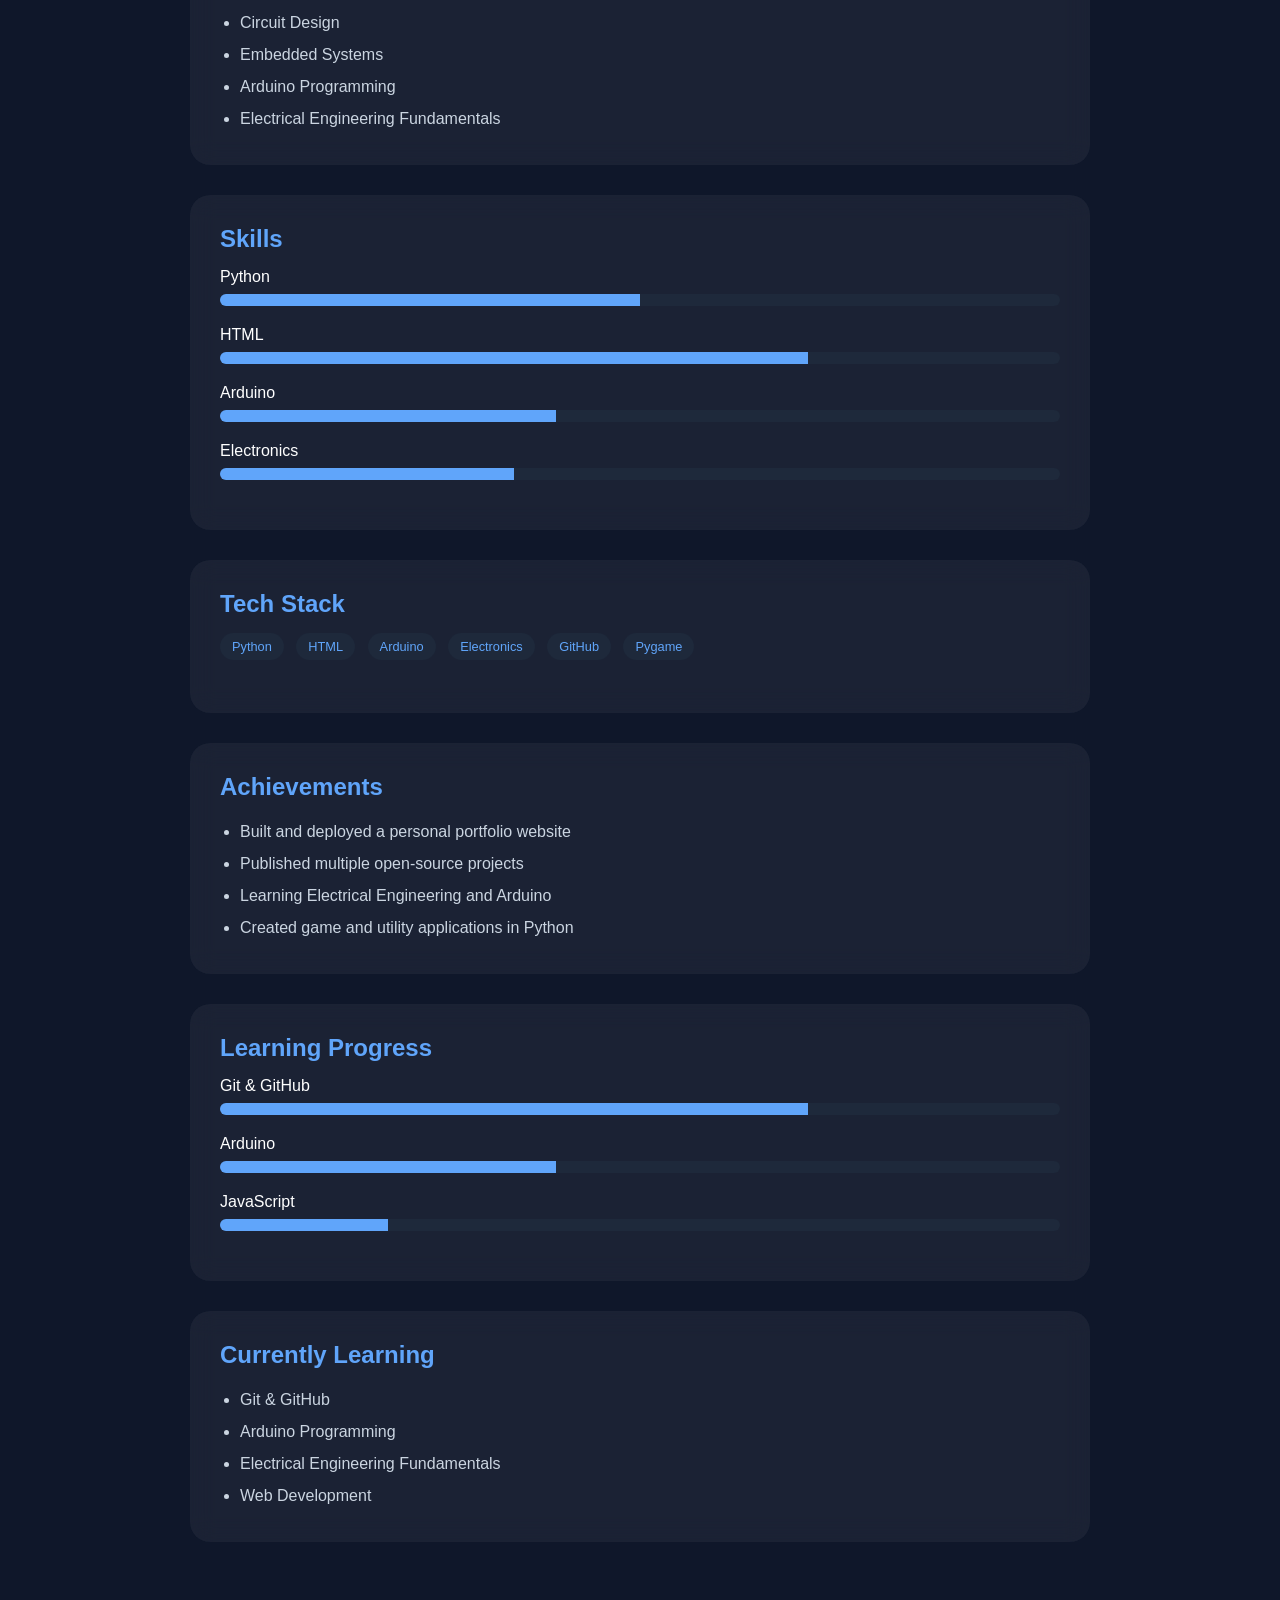
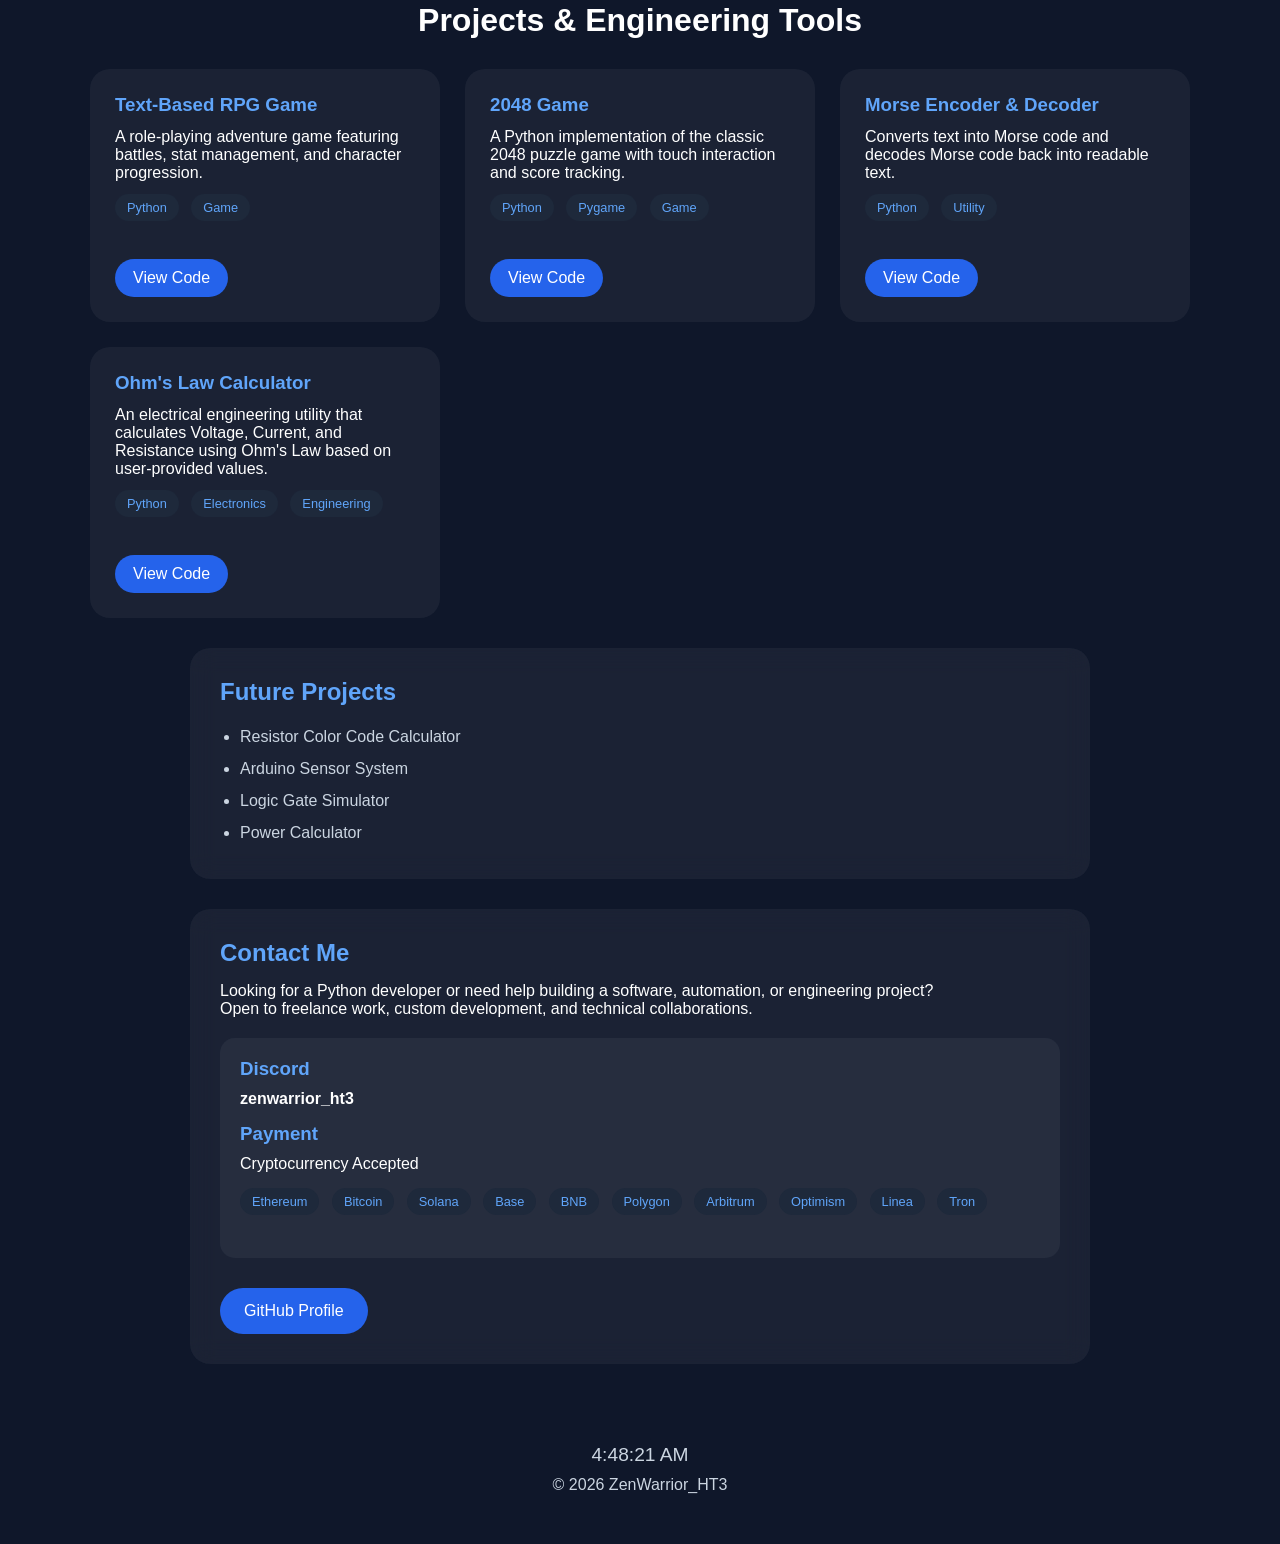
==== commit a2306cf6: "index.html" ====
--- a/index.html
+++ b/index.html
@@ -5,7 +5,8 @@
 <meta charset="UTF-8">
 <meta name="viewport" content="width=device-width, initial-scale=1.0">
 <meta name="description" content="ZenWarrior_HT3 - Python Developer, Aspiring Electrical Engineer, Arduino Enthusiast. View my projects and portfolio.">
-
+<meta name="google-site-verification" content="ebv99szs1Jjvbnp5qn6c8UhmzzhC42FQzqvlfaBfJ0I" />
+    
 <title>ZenWarrior_HT3 | Portfolio</title>
     
 <link rel="icon" href="favicon.png">
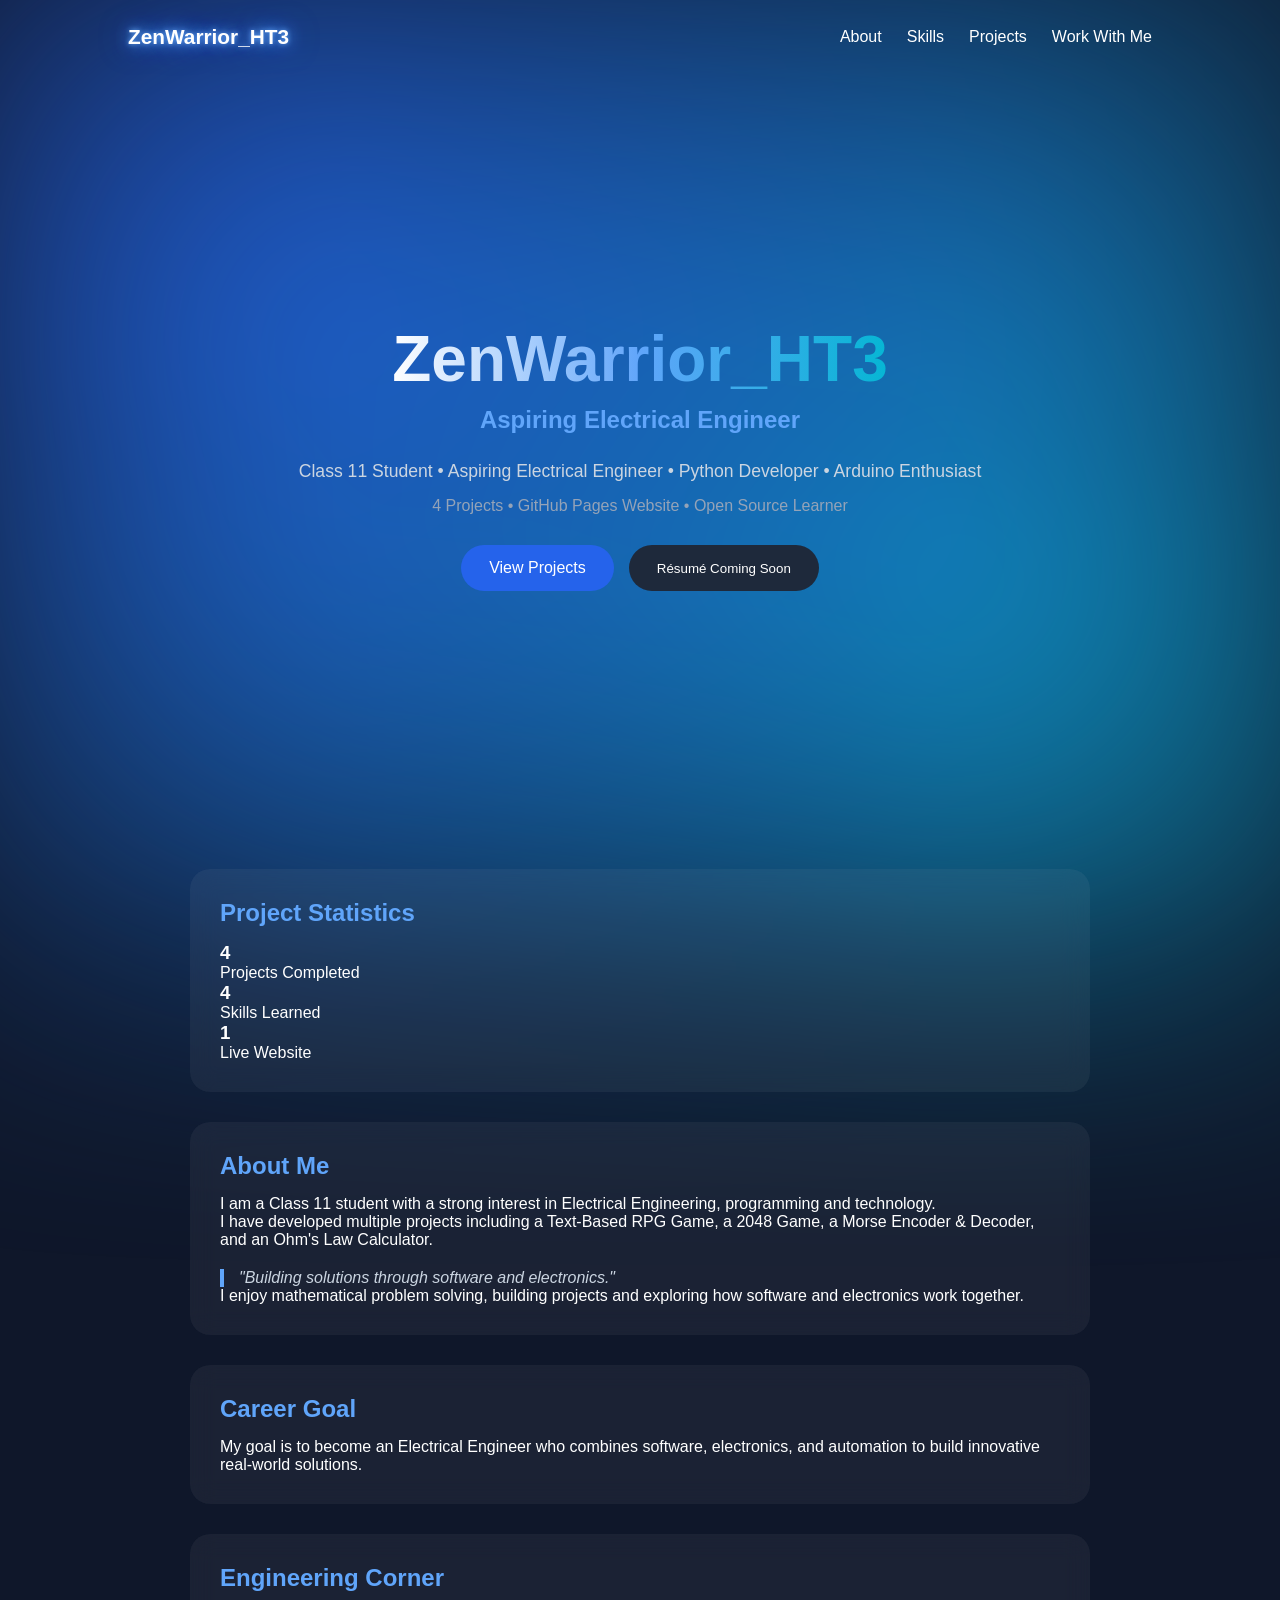
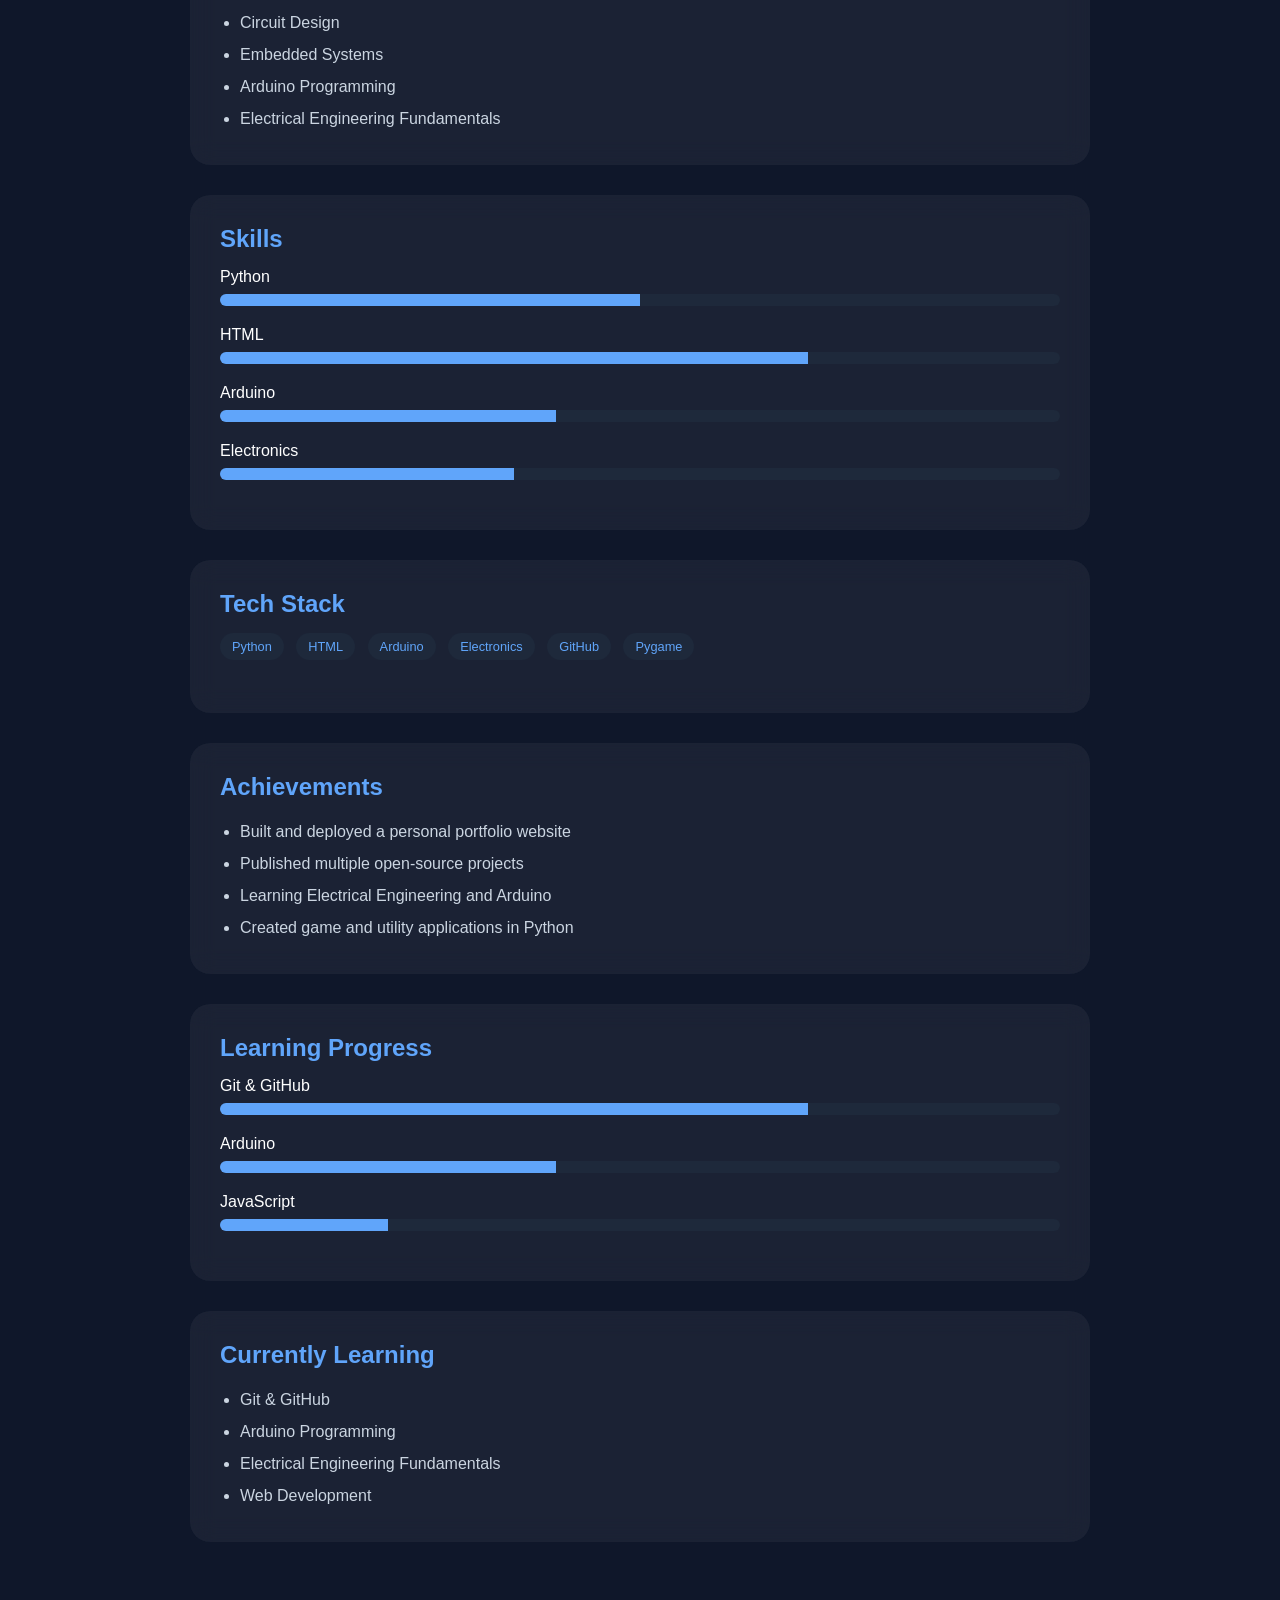
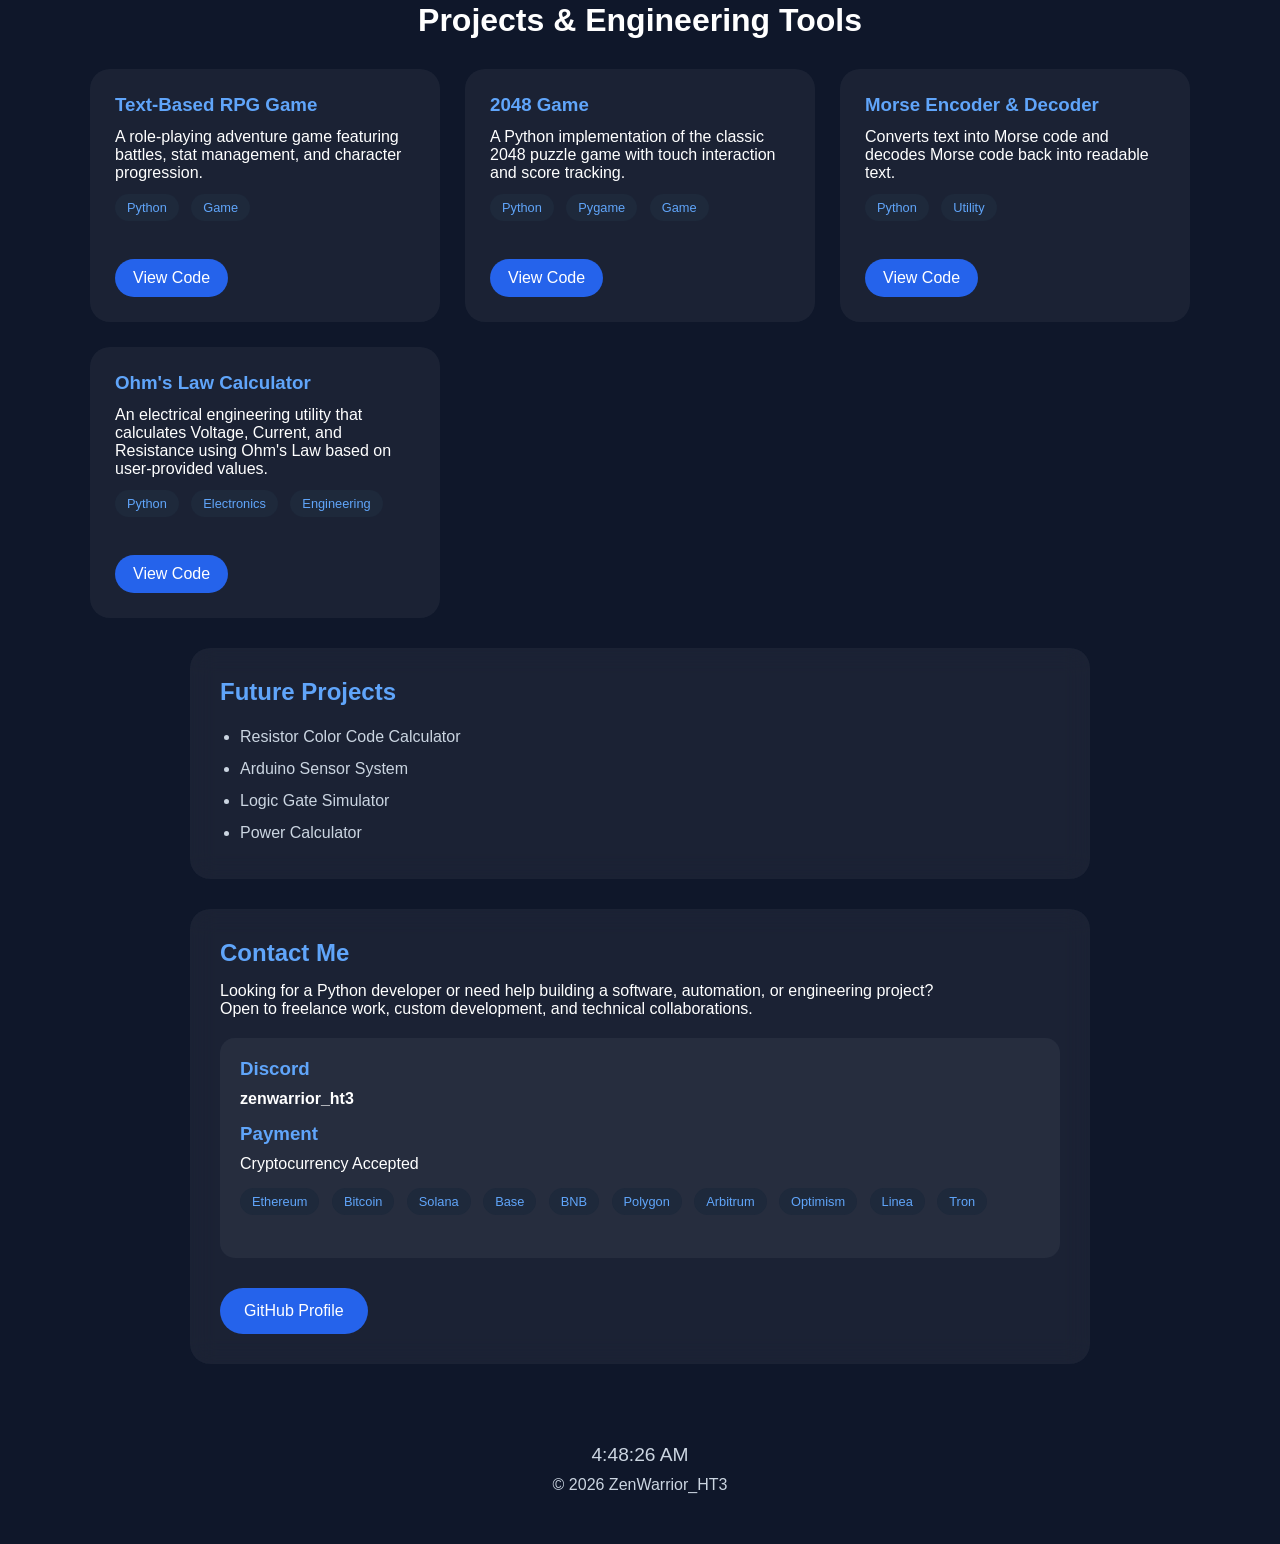
==== commit e0820fde: "index.html" ====
--- a/index.html
+++ b/index.html
@@ -5,6 +5,8 @@
 <meta charset="UTF-8">
 <meta name="viewport" content="width=device-width, initial-scale=1.0">
 <meta name="description" content="ZenWarrior_HT3 - Python Developer, Aspiring Electrical Engineer, Arduino Enthusiast. View my projects and portfolio.">
+<meta name="keywords" content="Python, Arduino, Electronics, Electrical Engineering, Portfolio, Programming, ZenWarriorHT3">
+<meta name="author" content="ZenWarrior_HT3">
 <meta name="google-site-verification" content="ebv99szs1Jjvbnp5qn6c8UhmzzhC42FQzqvlfaBfJ0I" />
     
 <title>ZenWarrior_HT3 | Portfolio</title>
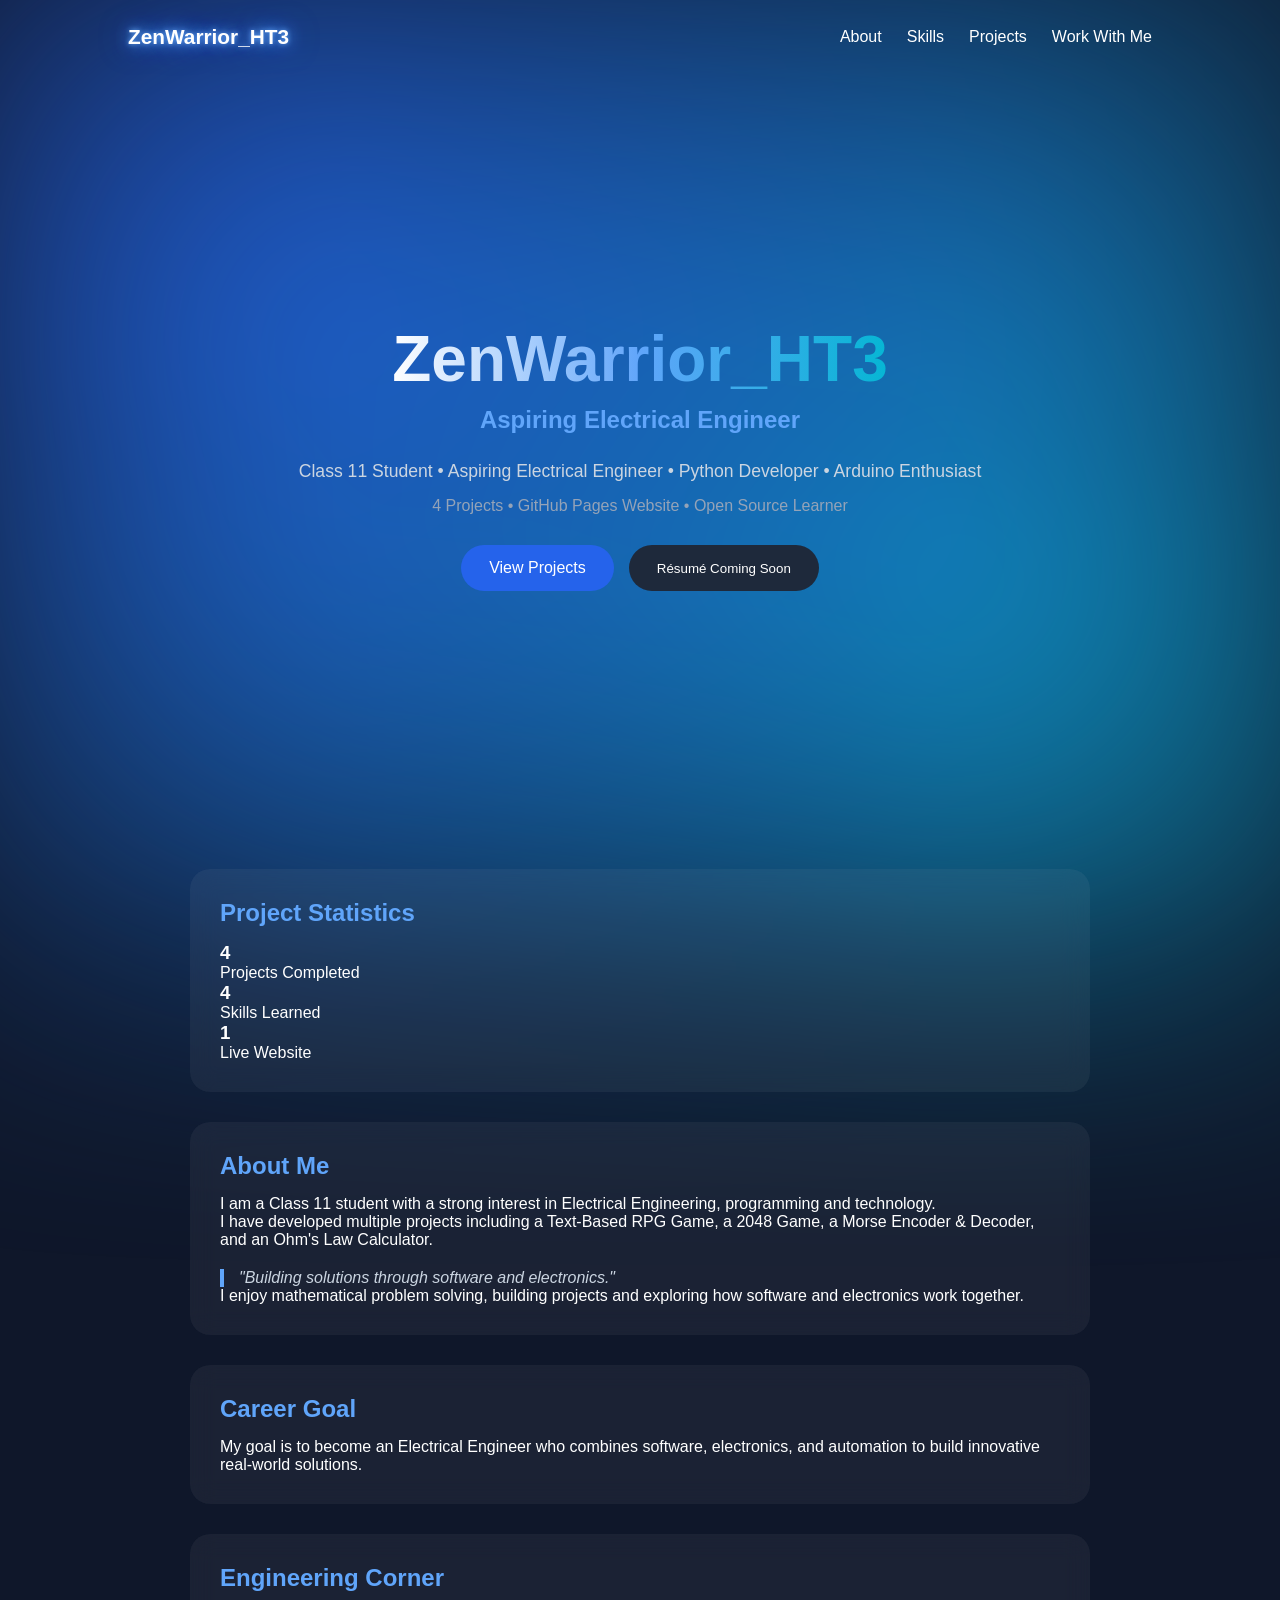
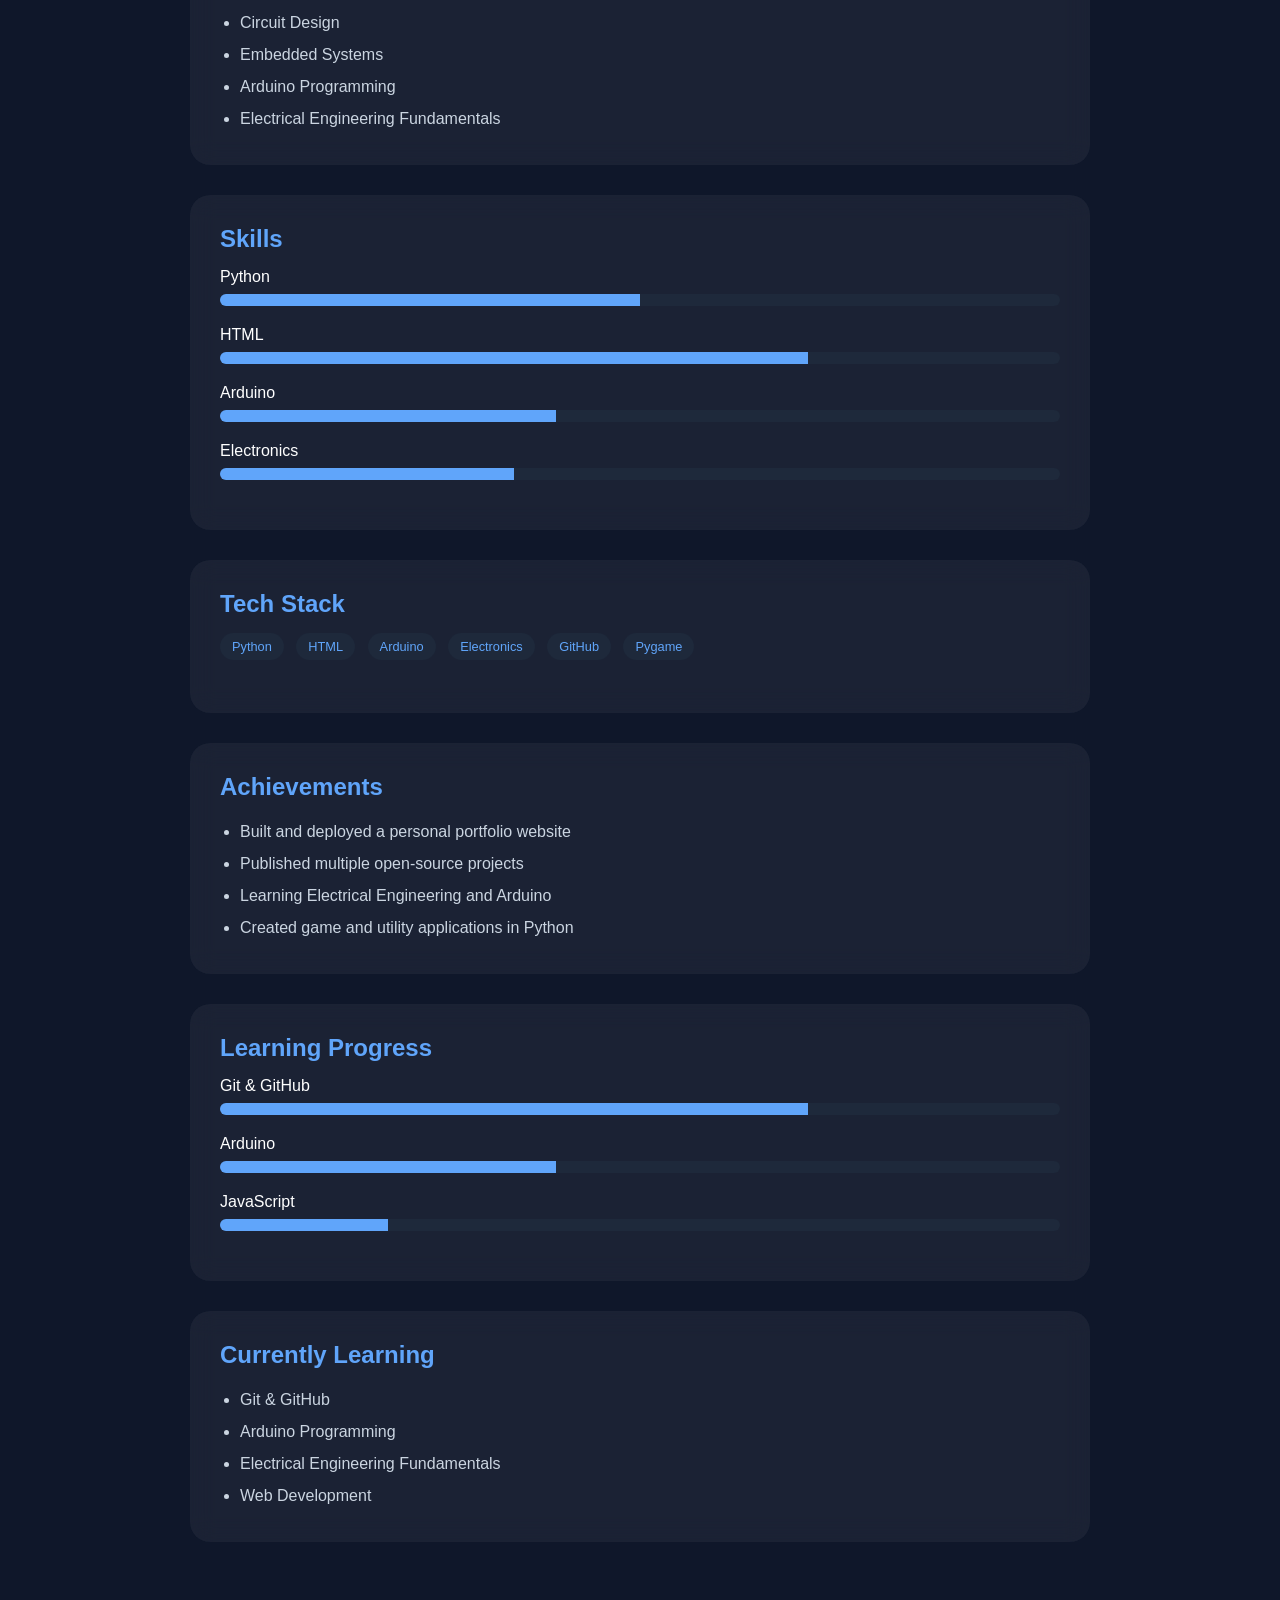
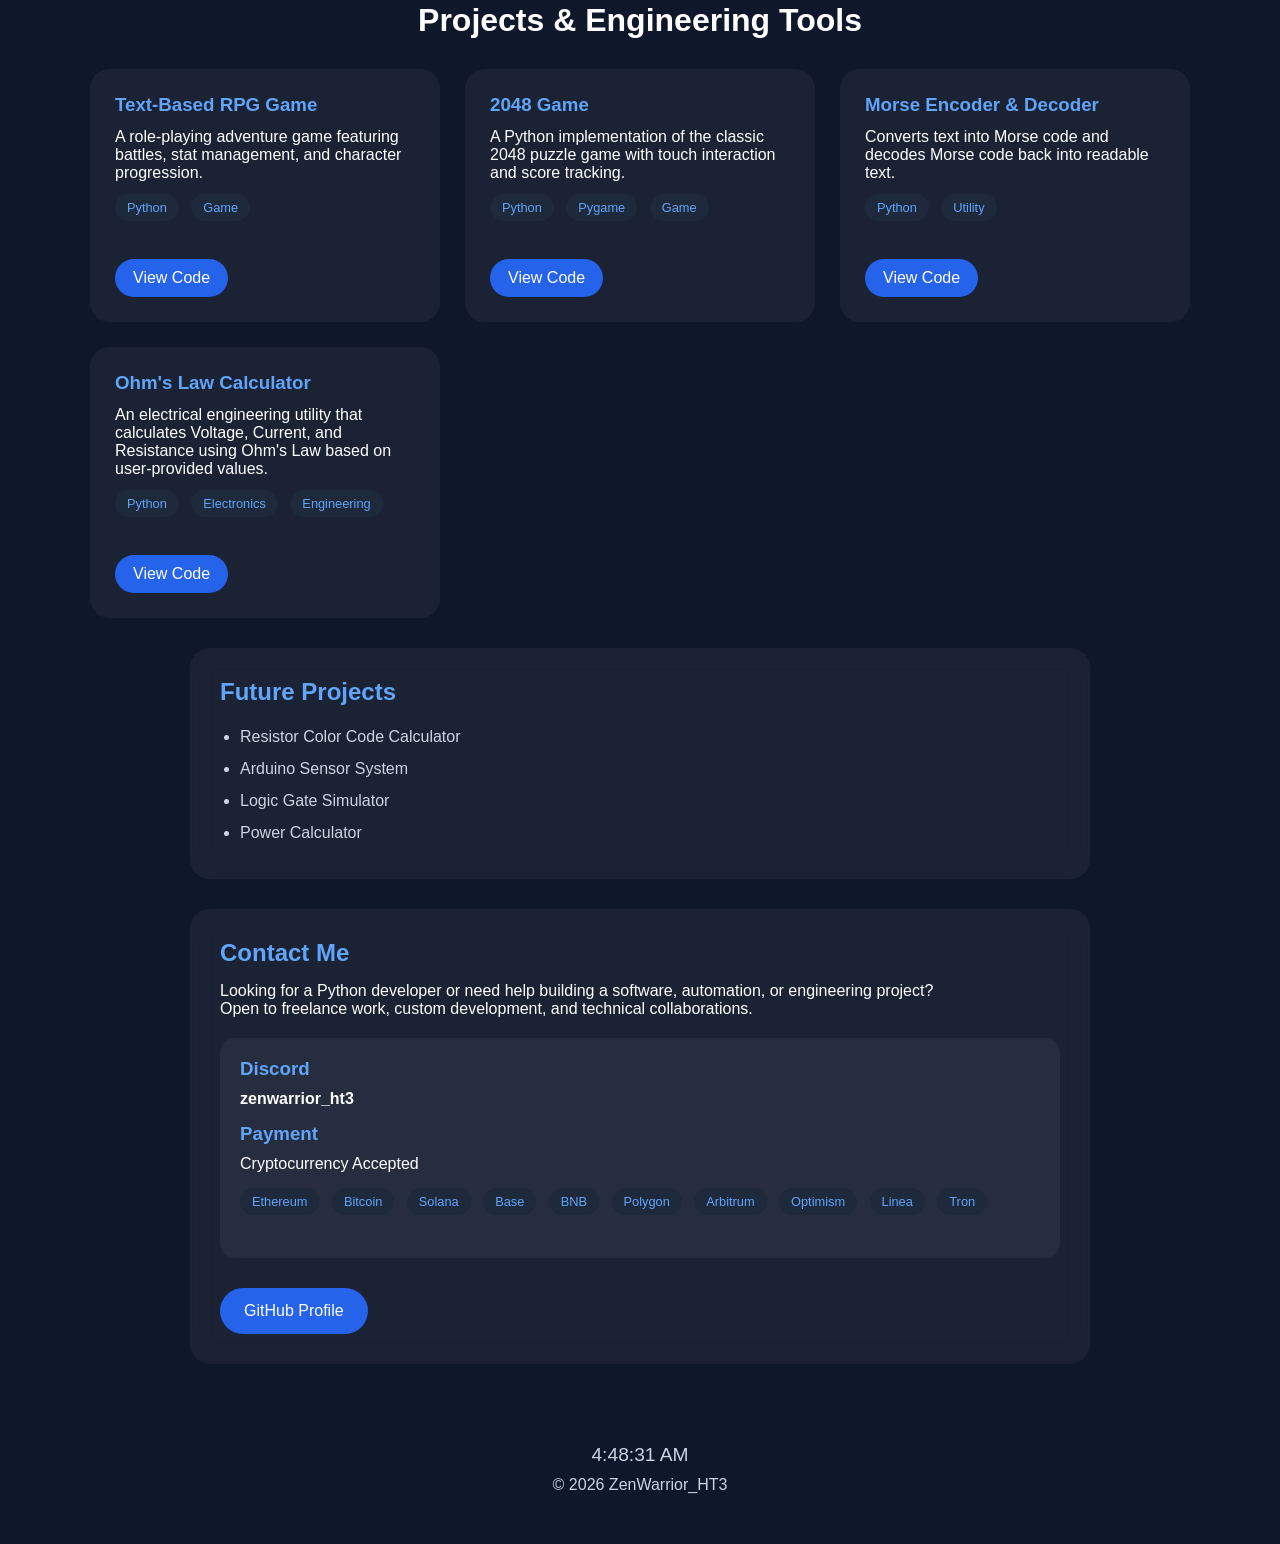
==== commit 83cc2021: "index.html" ====
--- a/index.html
+++ b/index.html
@@ -8,6 +8,20 @@
 <meta name="keywords" content="Python, Arduino, Electronics, Electrical Engineering, Portfolio, Programming, ZenWarriorHT3">
 <meta name="author" content="ZenWarrior_HT3">
 <meta name="google-site-verification" content="ebv99szs1Jjvbnp5qn6c8UhmzzhC42FQzqvlfaBfJ0I" />
+<meta name="description"
+content="ZenWarrior_HT3 - Python Developer, Arduino Enthusiast, and Aspiring Electrical Engineer. Explore my projects and portfolio.">
+<meta property="og:title"
+content="ZenWarrior_HT3 | Portfolio">
+<meta property="og:description"
+content="Python Developer, Arduino Enthusiast, and Aspiring Electrical Engineer. Explore my projects and portfolio.">
+<meta property="og:type"
+content="website">
+<meta property="og:url"
+content="https://zenwarriorht3.github.io/Portfolio/">
+<meta property="og:site_name"
+content="ZenWarrior_HT3 | Portfolio">
+<meta property="og:image"
+content="https://zenwarriorht3.github.io/Portfolio/preview.png">
     
 <title>ZenWarrior_HT3 | Portfolio</title>
     
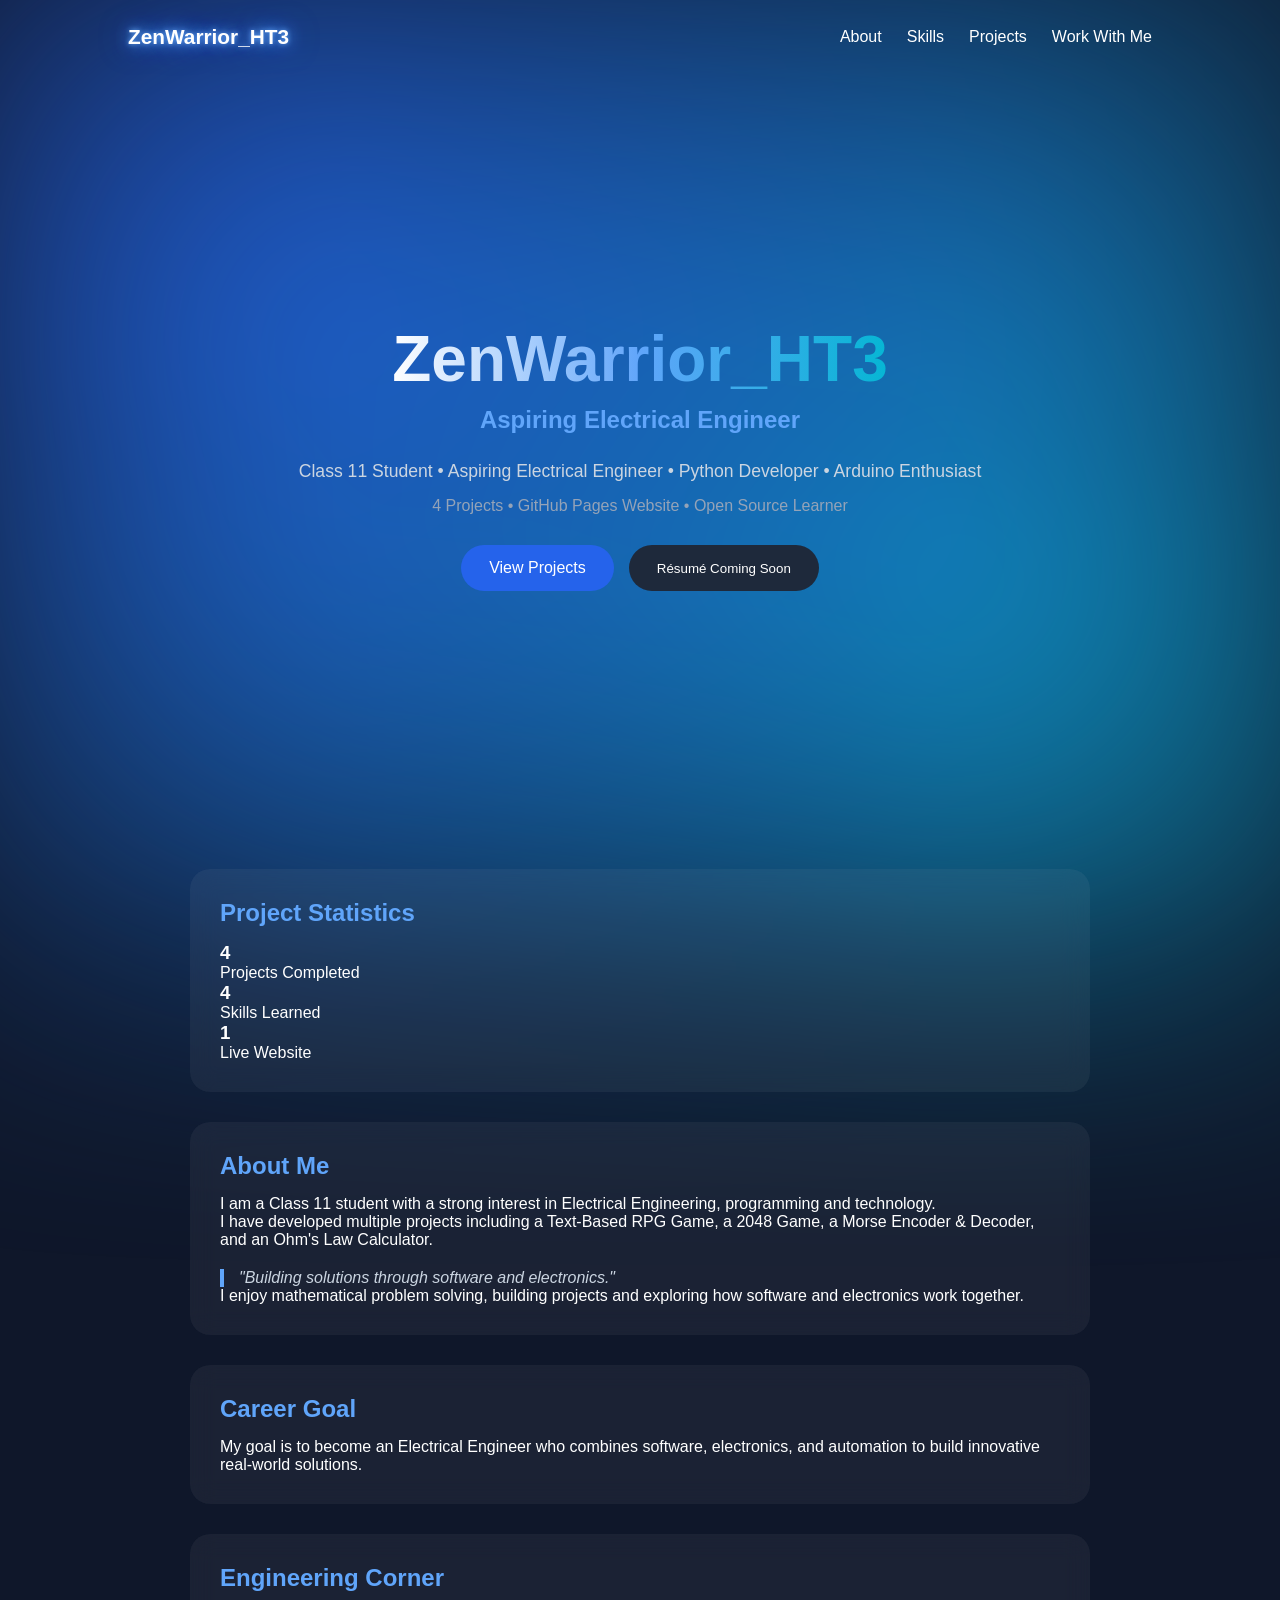
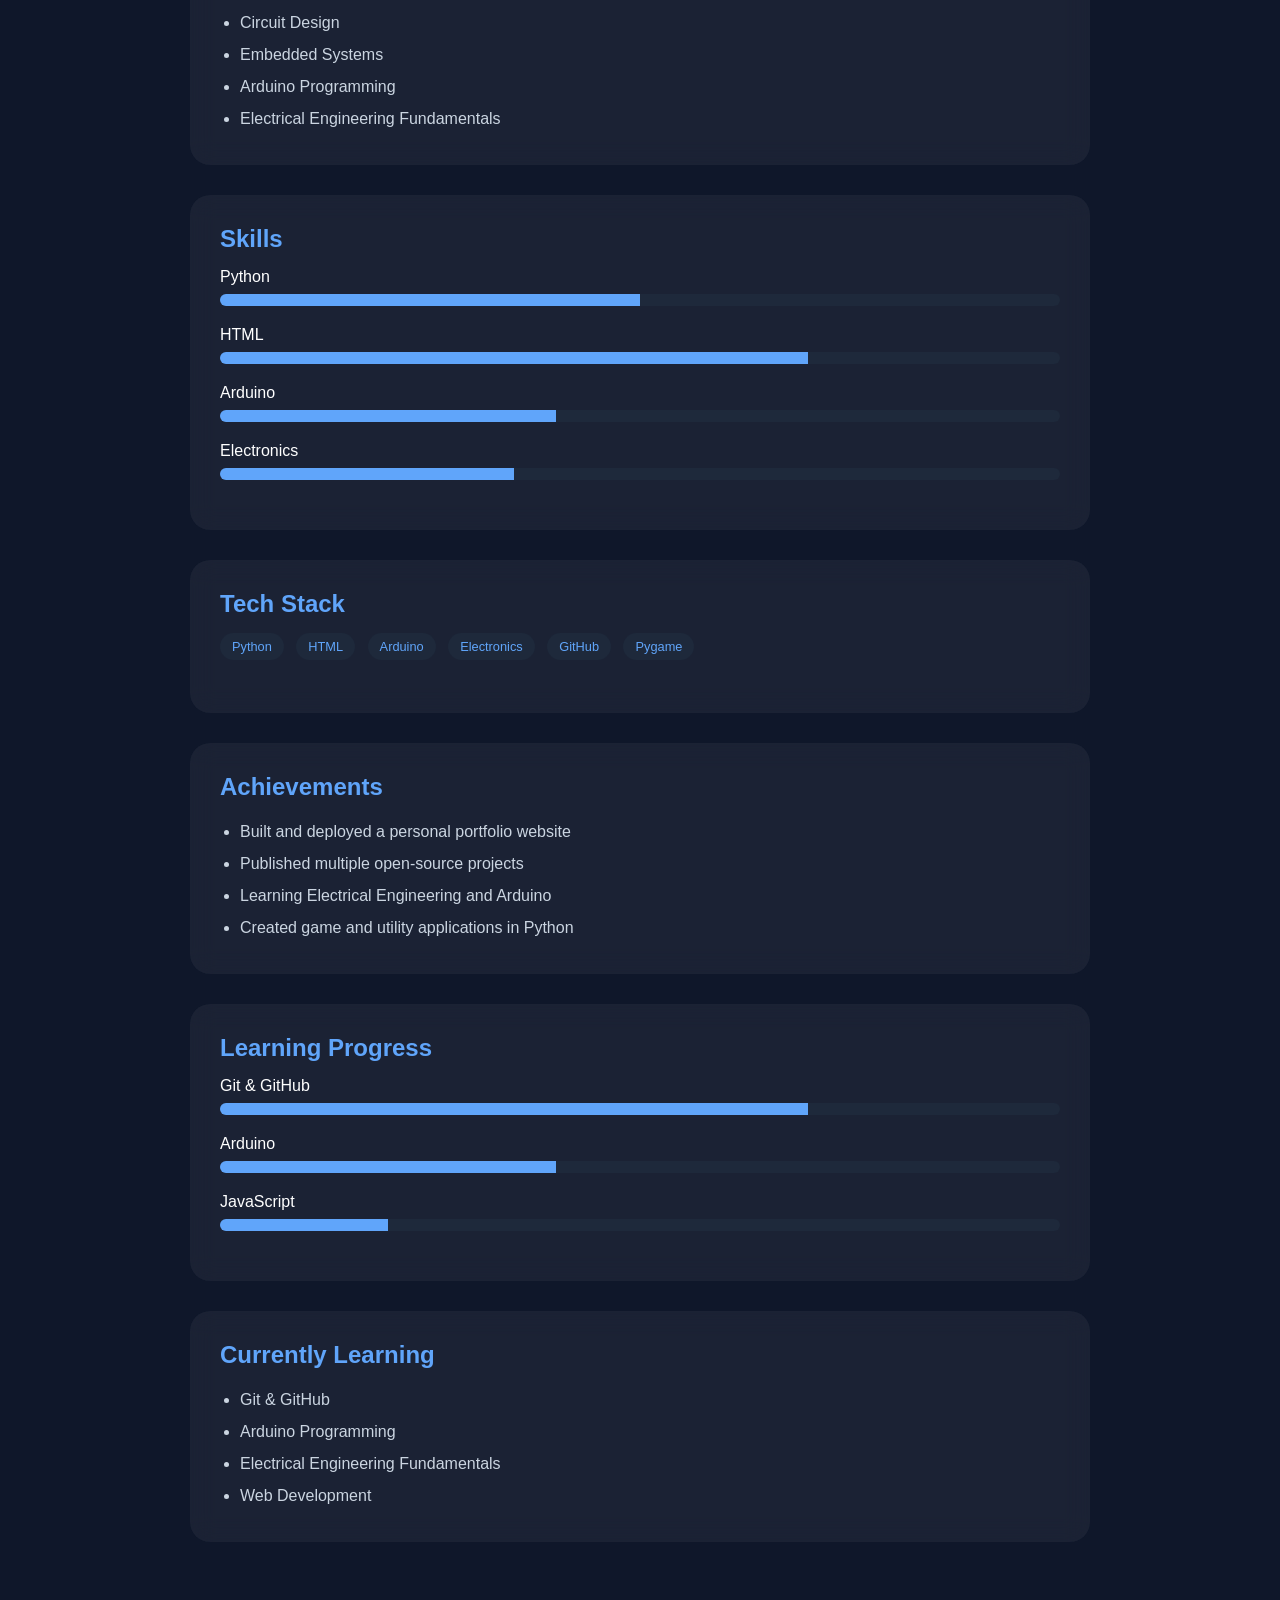
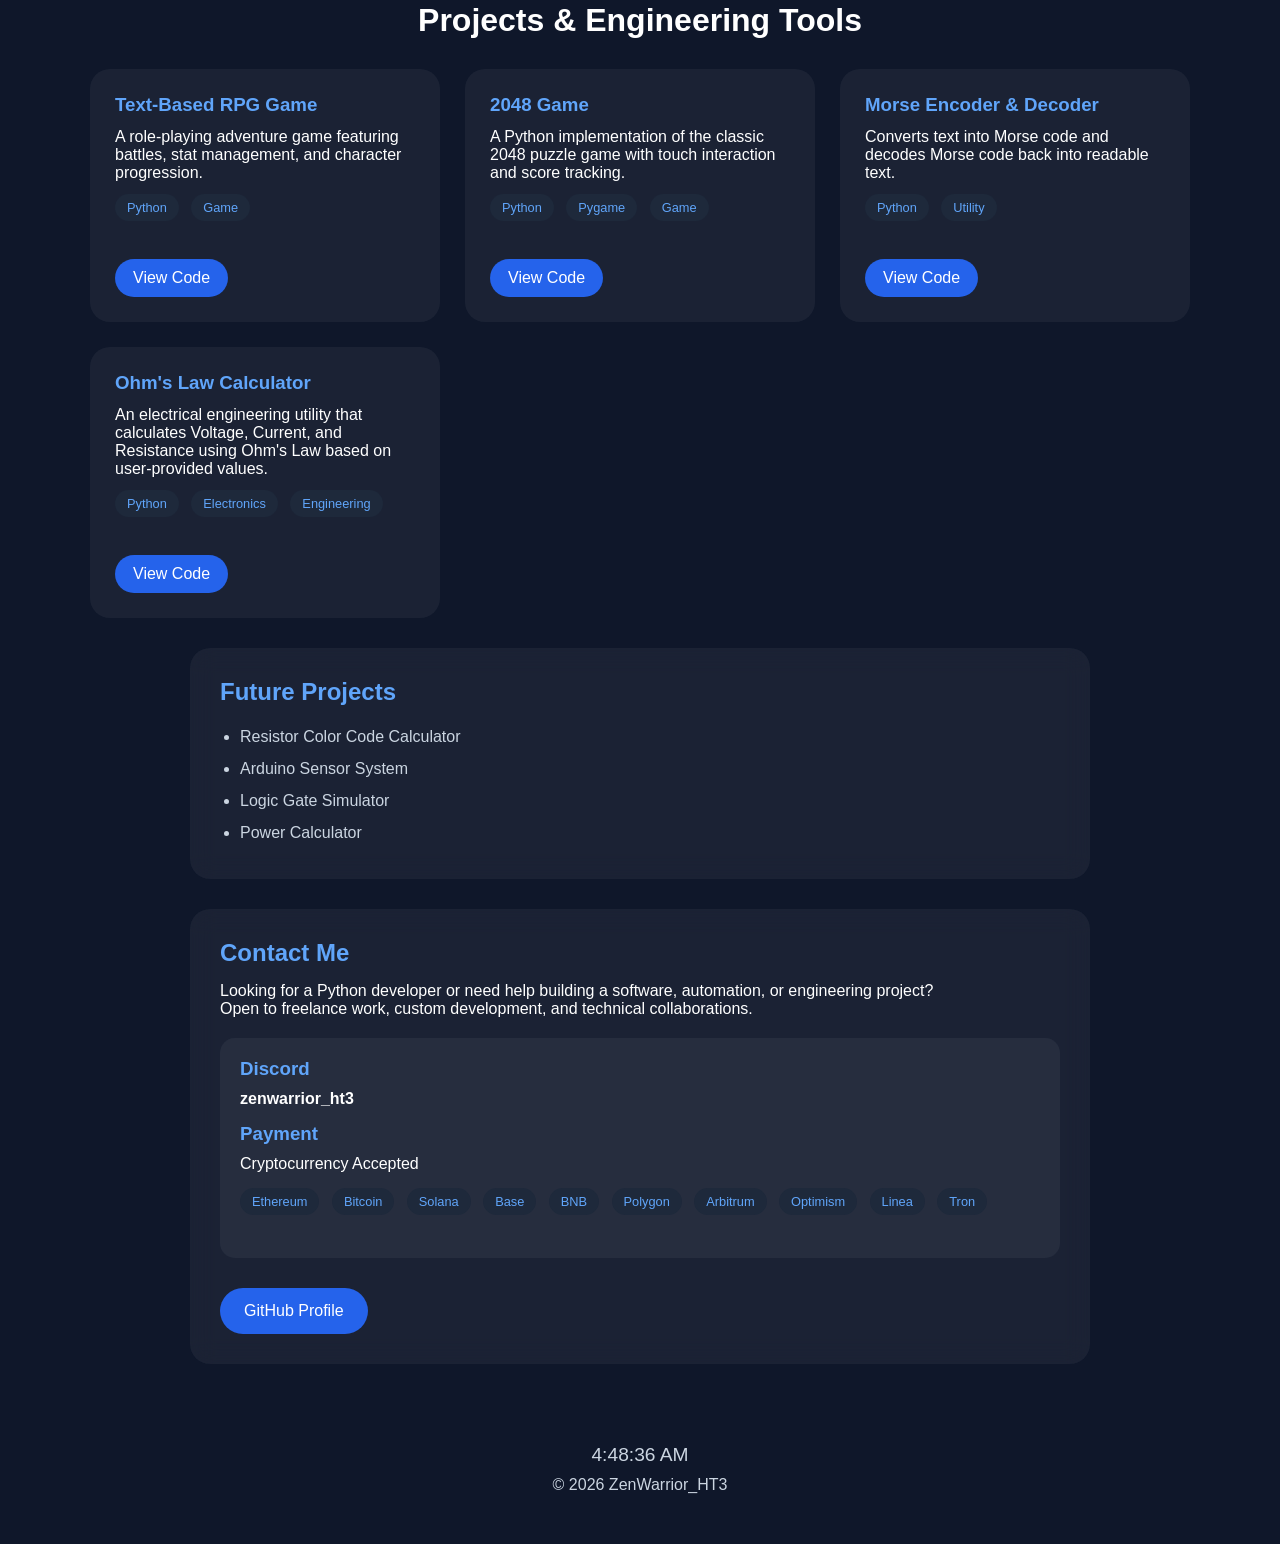
==== commit 62877feb: "index.html" ====
--- a/index.html
+++ b/index.html
@@ -4,7 +4,6 @@
 <head>
 <meta charset="UTF-8">
 <meta name="viewport" content="width=device-width, initial-scale=1.0">
-<meta name="description" content="ZenWarrior_HT3 - Python Developer, Aspiring Electrical Engineer, Arduino Enthusiast. View my projects and portfolio.">
 <meta name="keywords" content="Python, Arduino, Electronics, Electrical Engineering, Portfolio, Programming, ZenWarriorHT3">
 <meta name="author" content="ZenWarrior_HT3">
 <meta name="google-site-verification" content="ebv99szs1Jjvbnp5qn6c8UhmzzhC42FQzqvlfaBfJ0I" />
@@ -22,6 +21,13 @@
 content="ZenWarrior_HT3 | Portfolio">
 <meta property="og:image"
 content="https://zenwarriorht3.github.io/Portfolio/preview.png">
+<meta name="twitter:card" content="summary_large_image">
+<meta name="twitter:title"
+content="ZenWarrior_HT3 | Portfolio">
+<meta name="twitter:description"
+content="Python Developer, Arduino Enthusiast, and Aspiring Electrical Engineer. Explore my projects and portfolio.">
+<meta name="twitter:image"
+content="https://zenwarriorht3.github.io/Portfolio/preview.png">
     
 <title>ZenWarrior_HT3 | Portfolio</title>
     
